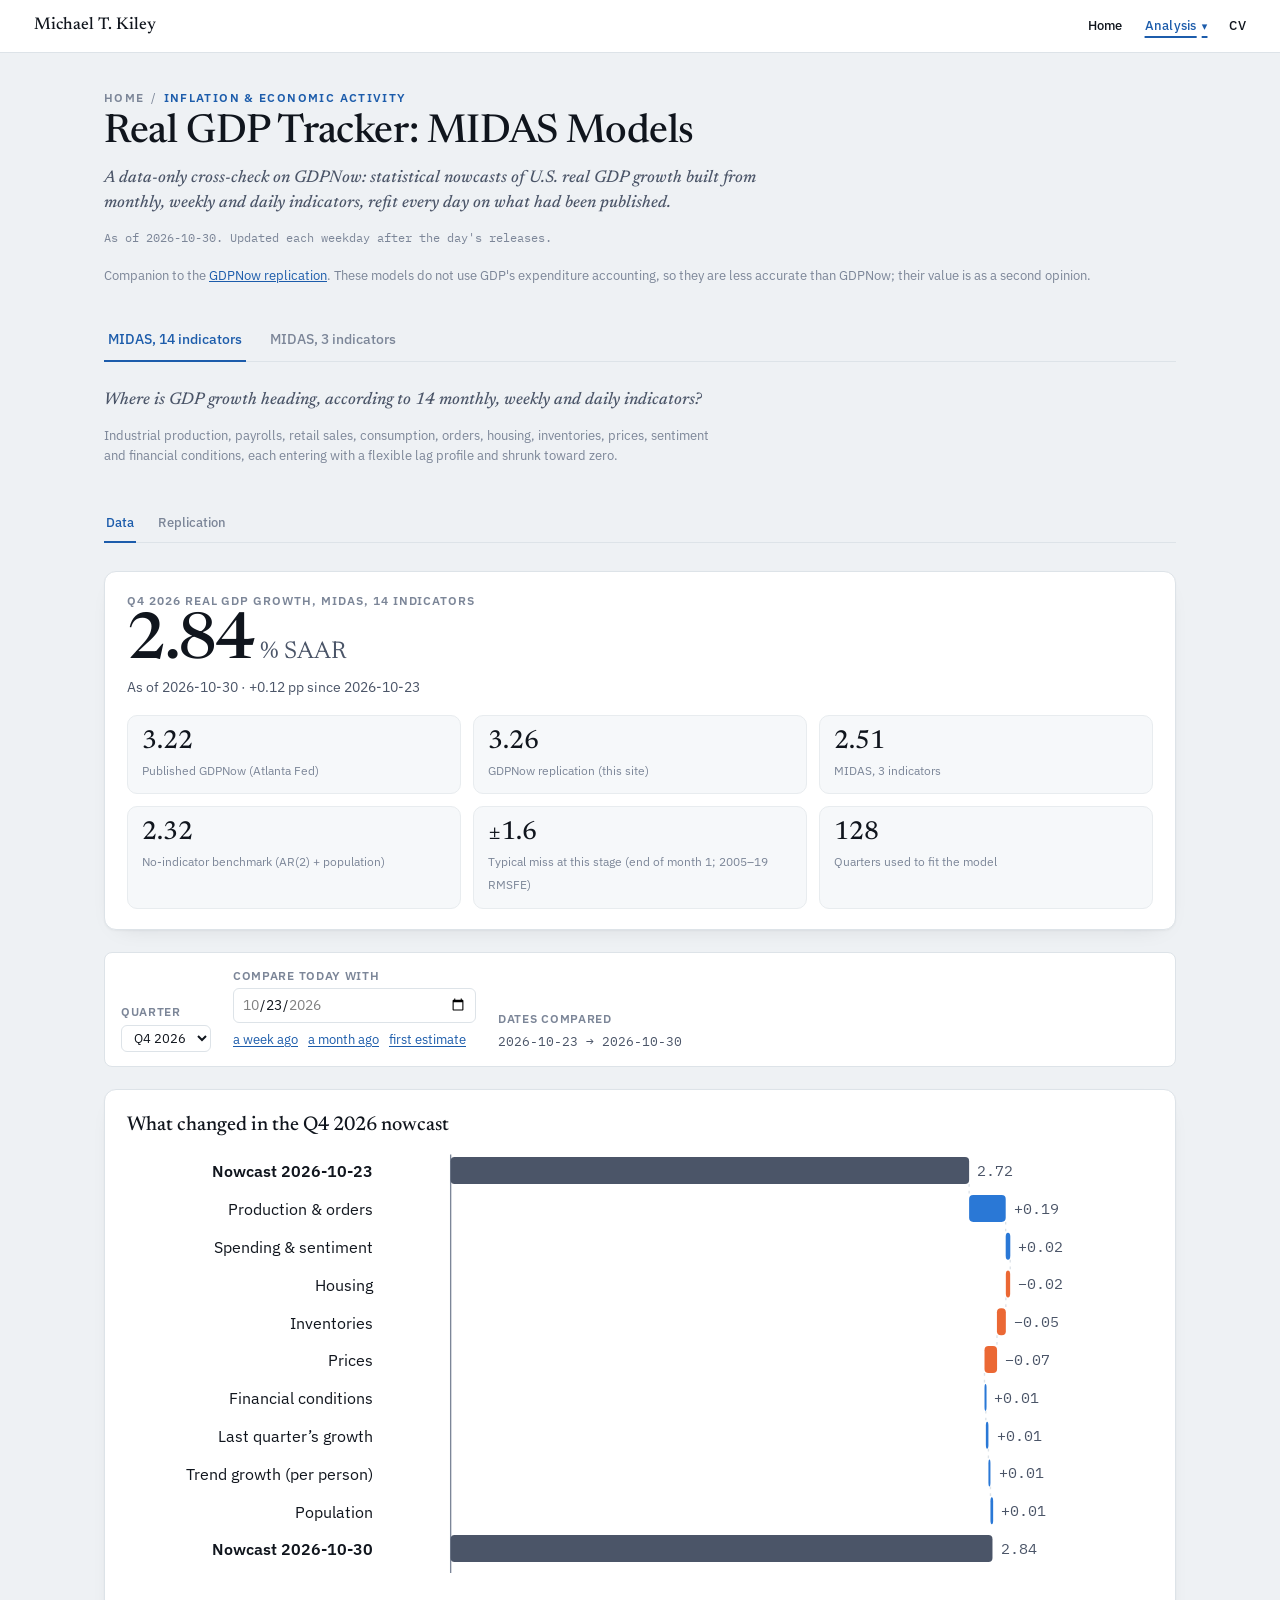
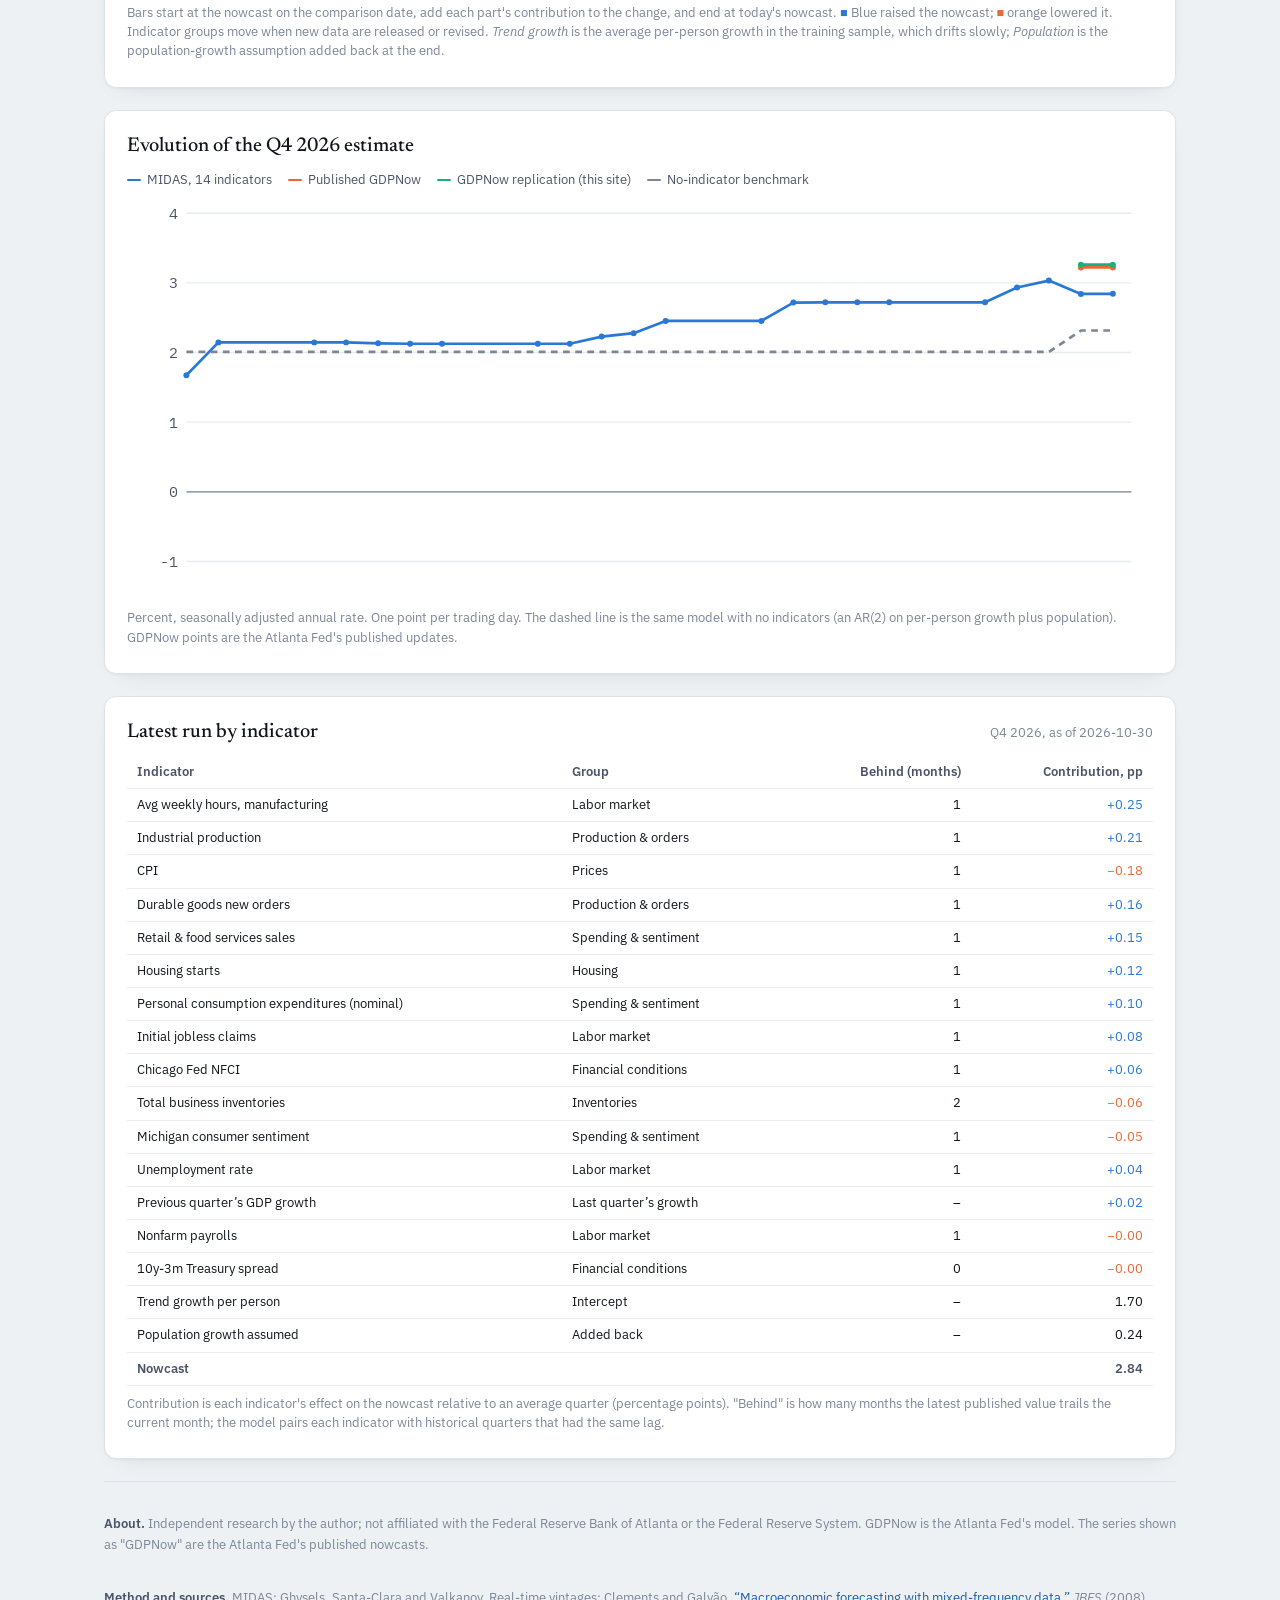
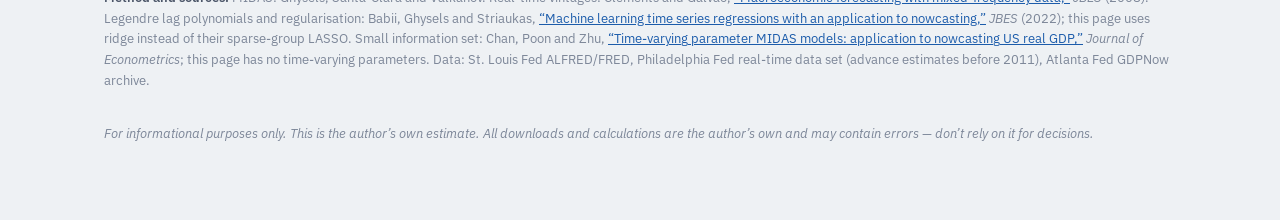
==== docs/midas.html @ 934f5e27 "MIDAS tracker page (docs/midas.html) with daily runner and workflow Two model tabs (14 and 3 indicat" ====
<!doctype html>
<html lang="en">
<head>
<meta charset="UTF-8">
<meta name="viewport" content="width=device-width, initial-scale=1.0">
<title>Real GDP Tracker: MIDAS — Michael T. Kiley</title>
<meta name="description" content="Daily MIDAS nowcasts of U.S. real GDP growth from monthly, weekly and daily indicators, refit in real time, with a comparison to GDPNow.">
<meta property="og:type" content="website">
<meta property="og:site_name" content="Michael T. Kiley">
<meta property="og:title" content="Real GDP Tracker: MIDAS">
<meta property="og:description" content="Daily MIDAS nowcasts of U.S. real GDP growth, refit in real time, compared with GDPNow.">
<meta property="og:url" content="https://michaeltkiley.github.io/gdpnow-replication/midas.html">
<link rel="preconnect" href="https://fonts.googleapis.com">
<link rel="preconnect" href="https://fonts.gstatic.com" crossorigin>
<link href="https://fonts.googleapis.com/css2?family=Newsreader:ital,opsz,wght@0,6..72,400;0,6..72,500;0,6..72,600;1,6..72,500&family=IBM+Plex+Sans:wght@400;500;600&family=IBM+Plex+Mono:wght@400;500;600&display=swap" rel="stylesheet">
<style>

  :root {
    --surface-page: #eef1f4; --surface-card: #ffffff; --surface-tile: #f6f8fa;
    --rule: #dde3e8; --rule-soft: #e8ecef;
    --ink: #10151d; --ink-secondary: #4b5568; --ink-muted: #7c8698; --accent-text: #1c5cab;
    --bad: #b3261e;
    --series-rep: #2a78d6; --series-gdpnow: #eb6834;
    /* contribution groups, fixed order (validated: scripts/validate_palette.js, light and dark) */
    --g1: #2a78d6; --g2: #eb6834; --g3: #6250d6; --g4: #1baf7a; --g5: #eda100; --g6: #e87ba4;
    --shadow: 0 1px 2px rgba(16, 21, 29, 0.04), 0 8px 24px -16px rgba(16, 21, 29, 0.18);
  }
  @media (prefers-color-scheme: dark) {
    :root:not([data-theme="light"]) {
      --surface-page: #12161c; --surface-card: #191f27; --surface-tile: #1f2630;
      --rule: #2a323d; --rule-soft: #212933;
      --ink: #f2f4f7; --ink-secondary: #b7c0cc; --ink-muted: #7c8798; --accent-text: #74aeef;
      --bad: #f2b8b5;
      --series-rep: #3987e5; --series-gdpnow: #d95926;
      --g1: #3987e5; --g2: #d95926; --g3: #9085e9; --g4: #199e70; --g5: #c98500; --g6: #d55181;
      --shadow: 0 1px 2px rgba(0, 0, 0, 0.3), 0 8px 24px -16px rgba(0, 0, 0, 0.55);
    }
  }
  :root[data-theme="dark"] {
    --surface-page: #12161c; --surface-card: #191f27; --surface-tile: #1f2630;
    --rule: #2a323d; --rule-soft: #212933;
    --ink: #f2f4f7; --ink-secondary: #b7c0cc; --ink-muted: #7c8798; --accent-text: #74aeef;
    --bad: #f2b8b5;
    --series-rep: #3987e5; --series-gdpnow: #d95926;
    --g1: #3987e5; --g2: #d95926; --g3: #9085e9; --g4: #199e70; --g5: #c98500; --g6: #d55181;
    --shadow: 0 1px 2px rgba(0, 0, 0, 0.3), 0 8px 24px -16px rgba(0, 0, 0, 0.55);
  }
  * { box-sizing: border-box; }
  body { margin: 0; background: var(--surface-page); color: var(--ink); font: 15px/1.55 "IBM Plex Sans", -apple-system, BlinkMacSystemFont, "Segoe UI", sans-serif; }
  a { color: var(--accent-text); }
  .page { max-width: 1120px; margin: 0 auto; padding: 36px 24px 64px; display: flex; flex-direction: column; gap: 22px; }

  /* ---- shared site nav (same on every page of the site) ---- */
  .site-nav{border-bottom:1px solid var(--rule);background:var(--surface-card);position:relative;z-index:50}
  .site-nav-inner{max-width:1260px;margin:0 auto;padding:10px 24px;display:flex;align-items:center;justify-content:space-between;gap:4px 16px;flex-wrap:wrap}
  .site-nav .wordmark{font-family:"Newsreader",Georgia,serif;font-weight:500;font-size:17px;color:var(--ink);text-decoration:none}
  .site-nav nav{display:flex;align-items:center;gap:0 22px}
  .site-nav nav>a,.site-nav .nav-dd-btn{display:inline-block;padding:6px 0;margin:0;border:0;background:none;cursor:pointer;font-family:"IBM Plex Sans",system-ui,sans-serif;font-size:13px;font-weight:500;line-height:1.5;letter-spacing:.02em;color:var(--ink2);text-decoration:none}
  .site-nav nav>a:hover,.site-nav .nav-dd-btn:hover,.site-nav .nav-dd.open .nav-dd-btn{color:var(--accent-text)}
  .site-nav nav>a.active,.site-nav .nav-dd-btn.active{color:var(--accent-text);text-decoration:underline;text-decoration-thickness:1.5px;text-underline-offset:6px}
  .site-nav nav>a:focus-visible,.site-nav .nav-dd-btn:focus-visible,.site-nav .wordmark:focus-visible{outline:2px solid var(--accent-text);outline-offset:3px;border-radius:2px}
  .site-nav .nav-dd{position:relative}
  .site-nav .nav-dd-btn::after{content:"\25BE";margin-left:5px;font-size:11px}
  .site-nav .nav-dd.open .nav-dd-btn::after{content:"\25B4"}
  .site-nav .nav-dd-menu{position:absolute;top:calc(100% + 8px);right:-12px;width:310px;max-width:calc(100vw - 32px);max-height:calc(100vh - 80px);overflow-y:auto;padding:4px 0 8px;background:var(--surface-card);border:1px solid var(--rule);border-radius:6px;box-shadow:0 10px 28px -14px rgba(16,21,29,.35)}
  .site-nav .nav-dd-menu[hidden]{display:none}
  .site-nav .nav-dd-head{padding:10px 16px 3px;font-family:"IBM Plex Sans",system-ui,sans-serif;font-size:10.5px;font-weight:600;line-height:1.4;letter-spacing:.1em;text-transform:uppercase;color:var(--ink-muted)}
  .site-nav .nav-dd-menu ul{list-style:none;margin:0;padding:0}
  .site-nav .nav-dd-menu li{margin:0;padding:0}
  .site-nav .nav-dd-menu a{display:block;padding:6px 16px;font-family:"IBM Plex Sans",system-ui,sans-serif;font-size:13px;font-weight:400;line-height:1.45;letter-spacing:0;color:var(--ink);text-decoration:none}
  .site-nav .nav-dd-menu a:hover,.site-nav .nav-dd-menu a:focus-visible{background:var(--surface-page);color:var(--accent-text);outline:none}
  .site-nav .nav-dd-menu a:focus-visible{box-shadow:inset 0 0 0 2px var(--accent-text)}
  .site-nav .nav-dd-menu a[aria-current="page"]{color:var(--accent-text);font-weight:600;box-shadow:inset 3px 0 0 var(--accent-text)}
  .site-nav .nav-dd-menu a[aria-current="page"]:focus-visible{box-shadow:inset 0 0 0 2px var(--accent-text)}
  @media (max-width:640px){
    .site-nav-inner{padding:8px 16px}
    .site-nav nav{gap:0 18px}
    .site-nav .nav-dd{position:static}
    .site-nav .nav-dd-menu{top:100%;left:8px;right:8px;width:auto;max-width:none}
  }
  .eyebrow .crumb{color:var(--ink-muted);text-decoration:none}
  .eyebrow .crumb:hover,.eyebrow .crumb:focus-visible{color:var(--accent-text);text-decoration:underline}
  .eyebrow .crumb-sep{margin:0 .55em;color:var(--ink-muted);font-weight:400}

  .masthead { display: flex; flex-direction: column; gap: 6px; }
  .eyebrow { margin: 0; font-size: 11.5px; font-weight: 600; letter-spacing: 0.12em; text-transform: uppercase; color: var(--accent-text); }
  h1 { margin: 0; font-family: "Newsreader", Georgia, serif; font-weight: 500; font-size: clamp(28px, 4vw, 40px); line-height: 1.08; letter-spacing: -0.01em; text-wrap: balance; }
  .subtitle { margin: 4px 0 0; max-width: 70ch; font-family: "Newsreader", Georgia, serif; font-style: italic; font-weight: 500; font-size: 17px; line-height: 1.5; color: var(--ink-secondary); }
  .asof { margin: 6px 0 0; font-family: "IBM Plex Mono", ui-monospace, monospace; font-size: 12px; color: var(--ink-muted); }
  .banner { border-radius: 8px; padding: 8px 14px; border: 1px solid var(--rule); background: var(--surface-card); font-size: 13px; color: var(--ink-secondary); }
  .banner.fail { border-color: var(--bad); color: var(--bad); }

  .card { background: var(--surface-card); border: 1px solid var(--rule); border-radius: 12px; padding: 20px 22px; box-shadow: var(--shadow); min-width: 0; }
  .card h2 { margin: 0; font-family: "Newsreader", Georgia, serif; font-weight: 500; font-size: 20px; }
  .card h3 { margin: 18px 0 6px; font-size: 14px; font-weight: 600; }
  .head { display: flex; align-items: baseline; justify-content: space-between; flex-wrap: wrap; gap: 8px 20px; margin-bottom: 8px; }
  .caption { font-size: 12.5px; color: var(--ink-muted); }
  .sub { color: var(--ink-muted); font-size: 12.5px; margin: 6px 0; }

  .top { display: block; }
  .headline .lead { margin: 0; font-size: 12px; font-weight: 600; letter-spacing: 0.08em; text-transform: uppercase; color: var(--ink-muted); }
  .headline .big { font-family: "Newsreader", Georgia, serif; font-weight: 500; font-size: clamp(44px, 7vw, 64px); line-height: 1.05; letter-spacing: -0.02em; }
  .headline .big small { font-size: 0.38em; font-weight: 400; letter-spacing: 0; color: var(--ink-secondary); margin-left: 6px; }
  .headline .when { font-size: 14px; color: var(--ink-secondary); margin-bottom: 8px; }
  .lede { margin: 6px 0 0; max-width: 62ch; color: var(--ink-secondary); }
  .tiles { display: grid; grid-template-columns: repeat(3, minmax(0, 1fr)); gap: 12px; margin-top: 16px; }
  .tile { background: var(--surface-tile); border: 1px solid var(--rule-soft); border-radius: 10px; padding: 12px 14px; min-width: 0; }
  .tile b { display: block; font-family: "Newsreader", Georgia, serif; font-weight: 500; font-size: 26px; line-height: 1.15; }
  .tile span { color: var(--ink-muted); font-size: 12px; }
  .about p { margin: 6px 0; color: var(--ink-secondary); font-size: 13.5px; }
  .about ul { margin: 8px 0 0; padding-left: 18px; font-size: 13.5px; }
  .about li { margin: 3px 0; }
  .btn { display: inline-block; margin-top: 8px; padding: 7px 12px; border: 1px solid var(--accent-text); border-radius: 8px; font-weight: 500; font-size: 13px; text-decoration: none; }
  .btn:hover { background: var(--surface-tile); }

  select { font: inherit; font-size: 13px; padding: 3px 8px; background: var(--surface-card); color: var(--ink); border: 1px solid var(--rule); border-radius: 6px; }
  .legend { display: flex; flex-wrap: wrap; gap: 8px 16px; font-size: 12.5px; color: var(--ink-secondary); margin: 4px 0 8px; }
  .legend .item { display: inline-flex; align-items: center; gap: 6px; }
  .legend .sw { width: 12px; height: 12px; border-radius: 3px; display: inline-block; }
  .legend .ln { width: 14px; height: 2px; border-radius: 1px; display: inline-block; }
  .legend .ring { width: 10px; height: 10px; border-radius: 50%; border: 2px solid var(--ink-muted); display: inline-block; }
  svg.chart { width: 100%; height: auto; display: block; overflow: visible; }
  svg.chart text { fill: var(--ink-secondary); font-size: 11px; font-family: "IBM Plex Mono", ui-monospace, monospace; }
  svg.chart .lbl { fill: var(--ink); font-family: "IBM Plex Sans", sans-serif; font-size: 12px; }
  svg.chart .grid { stroke: var(--rule-soft); stroke-width: 1; }
  svg.chart .axis { stroke: var(--ink-muted); stroke-width: 1; }
  .tablewrap { overflow-x: auto; margin: 8px 0; }
  table { border-collapse: collapse; width: 100%; font-size: 13px; }
  th, td { padding: 6px 10px; border-bottom: 1px solid var(--rule-soft); text-align: left; }
  th { white-space: nowrap; font-weight: 600; color: var(--ink-secondary); }
  td.num, th.num { text-align: right; font-variant-numeric: tabular-nums; }
  details { margin: 8px 0; } summary { cursor: pointer; color: var(--accent-text); font-size: 13px; }
  .pos { color: var(--series-rep); } .neg { color: var(--series-gdpnow); }
  #tip { position: fixed; pointer-events: none; background: var(--surface-card); color: var(--ink); border: 1px solid var(--rule); border-radius: 6px; padding: 5px 9px; font-size: 12px; display: none; z-index: 9; box-shadow: var(--shadow); line-height: 1.45; }
  .methodology { display: flex; flex-direction: column; gap: 8px; padding: 18px 0 0; border-top: 1px solid var(--rule); font-size: 12.5px; line-height: 1.65; color: var(--ink-muted); }
  .methodology .disclaimer { font-style: italic; }
  .methodology b { color: var(--ink-secondary); font-weight: 600; }
  body.embed .site-nav, body.embed .masthead, body.embed .methodology { display: none; }
  body.embed .page { padding: 8px; }
  @media (max-width: 860px) { .top { grid-template-columns: 1fr; } }
  @media (max-width: 560px) { .tiles { grid-template-columns: 1fr 1fr; } .page { padding: 24px 16px 48px; } }
  .tabs{display:flex;flex-wrap:wrap;gap:0 20px;border-bottom:1px solid var(--rule)}
  .tabs button{appearance:none;border:0;background:none;cursor:pointer;font:inherit;font-size:14px;font-weight:500;color:var(--ink-muted);padding:10px 4px 9px;border-bottom:2px solid transparent;margin-bottom:-1px}
  .tabs button:hover{color:var(--ink-secondary)}
  .tabs button[aria-selected="true"]{color:var(--accent-text);border-bottom-color:var(--accent-text)}
  .tabs.sub button{font-size:13px;padding:8px 2px 7px}
  .panel{display:flex;flex-direction:column;gap:22px}
  .panel[hidden]{display:none}
  .controls{display:flex;flex-wrap:wrap;gap:14px 22px;align-items:end;padding:14px 16px;background:var(--surface-card);border:1px solid var(--rule);border-radius:8px}
  .ctl{display:flex;flex-direction:column;gap:4px}
  .ctl .l,.ctl label.l{font-size:.72rem;letter-spacing:.06em;text-transform:uppercase;color:var(--ink-muted);font-weight:600}
  input[type=date]{font:inherit;font-size:.9rem;padding:4px 8px;border:1px solid var(--rule);border-radius:6px;background:var(--surface-card);color:var(--ink)}
  input:focus-visible,button:focus-visible,select:focus-visible{outline:2px solid var(--accent-text);outline-offset:2px}
  .linkbtn{font:inherit;font-size:.8rem;border:0;background:none;color:var(--accent-text);padding:2px 10px 2px 0;cursor:pointer;text-decoration:underline;text-underline-offset:2px}
  .stamp{font-family:"IBM Plex Mono",ui-monospace,monospace;font-size:.8rem;color:var(--ink-secondary)}
  .headline .tiles{grid-template-columns:repeat(3,minmax(0,1fr))}
  .about li{font-size:13.5px;color:var(--ink-secondary)}
  .card h3 .caption{font-weight:400}
  @media (max-width:560px){.headline .tiles{grid-template-columns:1fr 1fr}}
</style>
</head>
<body>
<div class="site-nav">
  <div class="site-nav-inner">
    <a class="wordmark" href="https://michaeltkiley.github.io/">Michael T. Kiley</a>
    <nav aria-label="Site">
      <a href="https://michaeltkiley.github.io/">Home</a>
      <div class="nav-dd">
        <button type="button" class="nav-dd-btn active" aria-expanded="false" aria-haspopup="true" aria-controls="nav-analysis-menu">Analysis</button>
        <div class="nav-dd-menu" id="nav-analysis-menu" aria-label="Analysis" hidden>
          <div role="group" aria-labelledby="nav-grp-1">
            <div class="nav-dd-head" id="nav-grp-1">Monetary Policy &amp; Financial Markets</div>
            <ul>
              <li><a href="https://michaeltkiley.github.io/monetary_policy_surprises/">Monetary Policy Expectations</a></li>
              <li><a href="https://michaeltkiley.github.io/fcig/">Financial Conditions</a></li>
              <li><a href="https://michaeltkiley.github.io/termprem/">Yield Curve Tracker</a></li>
            </ul>
          </div>
          <div role="group" aria-labelledby="nav-grp-2">
            <div class="nav-dd-head" id="nav-grp-2">Inflation &amp; Economic Activity</div>
            <ul>
              <li><a href="https://michaeltkiley.github.io/inflation_forecast/">Inflation Forecast</a></li>
              <li><a href="https://michaeltkiley.github.io/gdpnow-replication/">Real GDP Tracker</a></li>
              <li><a href="https://michaeltkiley.github.io/gdpnow-replication/midas.html" aria-current="page">Real GDP Tracker: MIDAS</a></li>
              <li><a href="https://michaeltkiley.github.io/gdpnow-replication/midas.html">Real GDP Tracker: MIDAS</a></li>
            </ul>
          </div>
          <div role="group" aria-labelledby="nav-grp-3">
            <div class="nav-dd-head" id="nav-grp-3">Longer-Run Conditions &amp; Risks</div>
            <ul>
              <li><a href="https://michaeltkiley.github.io/equilibrium_rate/">Equilibrium Real Interest Rate (r*)</a></li>
              <li><a href="https://michaeltkiley.github.io/resource_utilization/">Resource Utilization and Risk</a></li>
            </ul>
          </div>
        </div>
      </div>
      <a href="https://michaeltkiley.github.io/cv.html">CV</a>
    </nav>
  </div>
</div>

<div class="page">
  <header class="masthead">
    <p class="eyebrow"><a class="crumb" href="https://michaeltkiley.github.io/">Home</a><span class="crumb-sep" aria-hidden="true">/</span>Inflation &amp; Economic Activity</p>
    <h1>Real GDP Tracker: MIDAS Models</h1>
    <p class="subtitle">A data-only cross-check on GDPNow: statistical nowcasts of U.S. real GDP growth built from monthly, weekly and daily indicators, refit every day on what had been published.</p>
    <p class="asof" id="asof">Loading…</p>
    <p class="caption">Companion to the <a href="./">GDPNow replication</a>. These models do not use GDP's expenditure accounting, so they are less accurate than GDPNow; their value is as a second opinion.</p>
  </header>
  <div id="banner" class="banner" style="display:none"></div>

  <nav class="tabs" id="top" role="tablist" aria-label="Model">
    <button type="button" role="tab" data-top="full" aria-selected="true">MIDAS, 14 indicators</button>
    <button type="button" role="tab" data-top="trio" aria-selected="false">MIDAS, 3 indicators</button>
  </nav>

  <section class="panel" id="panel">
    <div>
      <p class="subtitle" id="msub"></p>
      <p class="caption" id="mcite" style="max-width:76ch"></p>
    </div>
    <nav class="tabs sub" role="tablist" aria-label="Sections">
      <button type="button" role="tab" data-sub="data" aria-selected="true">Data</button>
      <button type="button" role="tab" data-sub="replication" aria-selected="false">Replication</button>
    </nav>

    <div class="panel" id="p-data">
      <div class="card headline" id="headline"></div>
      <div class="controls">
        <label class="ctl"><span class="l">Quarter</span><select id="qsel"></select></label>
        <div class="ctl"><label class="l" for="since">Compare today with</label><input type="date" id="since">
          <span class="quick"><button type="button" class="linkbtn" data-q="week">a week ago</button><button type="button" class="linkbtn" data-q="month">a month ago</button><button type="button" class="linkbtn" data-q="first">first estimate</button></span></div>
        <div class="ctl" style="min-width:0"><span class="l">Dates compared</span><div class="stamp" id="stamp"></div></div>
      </div>
      <section class="card">
        <div class="head"><h2 id="wfTitle">What changed</h2></div>
        <div id="wf"></div>
        <p class="sub">Bars start at the nowcast on the comparison date, add each part's contribution to the change, and end at today's nowcast. <span class="pos">■</span> Blue raised the nowcast; <span class="neg">■</span> orange lowered it. Indicator groups move when new data are released or revised. <i>Trend growth</i> is the average per-person growth in the training sample, which drifts slowly; <i>Population</i> is the population-growth assumption added back at the end.</p>
      </section>
      <section class="card">
        <div class="head"><h2 id="evoTitle">Evolution of the estimate</h2></div>
        <div class="legend" id="evoLegend"></div>
        <svg id="evo" class="chart" viewBox="0 0 760 300" role="img" aria-label="Nowcast over time"></svg>
        <p class="sub">Percent, seasonally adjusted annual rate. One point per trading day. The dashed line is the same model with no indicators (an AR(2) on per-person growth plus population). GDPNow points are the Atlanta Fed's published updates.</p>
      </section>
      <section class="card">
        <div class="head"><h2>Latest run by indicator</h2><span class="caption" id="tabCap"></span></div>
        <div class="tablewrap"><table id="indtab"></table></div>
        <p class="sub">Contribution is each indicator's effect on the nowcast relative to an average quarter (percentage points). "Behind" is how many months the latest published value trails the current month; the model pairs each indicator with historical quarters that had the same lag.</p>
      </section>
    </div>

    <div class="panel" id="p-rep" hidden>
      <section class="card about">
        <h2>How it works</h2>
        <p>The model is a <b>real-time ridge MIDAS regression</b> (mixed-data sampling): quarterly GDP growth is regressed directly on the last six months of each monthly indicator, with weekly and daily series averaged to months. Each indicator's six lags are compressed into three numbers (level, slope, curvature) by a Legendre polynomial, which is a flexible way of letting recent months count more or less. A ridge penalty, chosen by leave-one-out cross-validation, keeps the many coefficients in check.</p>
        <ul>
          <li><b>Real time.</b> Every day the model is refit on the data vintage published that day (St. Louis Fed's ALFRED), so the ragged edge is what was actually available. Each past quarter is compared at the same point in its quarter, with the same publication lags as today.</li>
          <li><b>Per person.</b> The model forecasts GDP growth <i>minus population growth</i> and adds a population assumption (the last four quarters' growth) back. This stops the average growth rate it learns from carrying a demographic trend that has since faded.</li>
          <li><b>Target.</b> BEA's advance estimate of real GDP growth. Training uses 1992Q3 onward and leaves out 2020 and 2021.</li>
          <li><b>Two versions.</b> The 14-indicator model uses the series below; the 3-indicator model uses only industrial production, the Chicago Fed financial conditions index and the 10-year minus 3-month spread, the information set of Chan's MIDAS tutorial.</li>
        </ul>
      </section>
      <section class="card">
        <div class="head"><h2>Indicators</h2></div>
        <div class="tablewrap"><table id="predtab"></table></div>
        <p class="sub">The goods and services trade balance was tested and dropped: before COVID it carried the largest weight, but its extreme swings in 2022 and 2025 produced the worst misses.</p>
      </section>
      <section class="card">
        <div class="head"><h2>How accurate has it been?</h2></div>
        <p class="sub" style="margin-top:0">Root mean squared forecast error against BEA's advance estimate, percentage points of annualised growth. Each quarter is scored at four dates: the end of each month of the quarter and the 15th of the month after (before the advance release).</p>
        <div id="acc"></div>
      </section>
      <section class="card">
        <div class="head"><h2>End-of-quarter nowcasts against outcomes</h2></div>
        <div class="legend" id="trkLegend"></div>
        <svg id="trk" class="chart" viewBox="0 0 760 300" role="img" aria-label="End of quarter nowcasts against the advance estimate"></svg>
        <p class="sub">Nowcast at the end of the quarter's third month. Values beyond the axis (the 2020 pandemic quarters) are pinned to the edge; hover for the actual numbers.</p>
        <details><summary>Last eight quarters</summary><div class="tablewrap"><table id="lastq"></table></div></details>
      </section>
      <section class="card" id="blendcard">
        <div class="head"><h2>Does it add anything to GDPNow?</h2></div>
        <div id="blend"></div>
      </section>
      <section class="card">
        <div class="head"><h2>How the specification was chosen</h2></div>
        <div class="tablewrap"><table id="path"></table></div>
        <p class="sub">Each step was chosen after seeing the previous step's errors, so the results here are not a clean out-of-sample test of the final specification. Full write-up, code and every variant: <a href="https://github.com/michaeltkiley/gdpnow-replication/blob/main/MIDAS.md">MIDAS.md</a>.</p>
      </section>
      <section class="card about">
        <h2>Data timing and limits</h2>
        <ul>
          <li>Indicator history is read from the vintage published that day (revised); only the newest observations are first releases. Weekly jobless claims before 2009 and the Chicago Fed index before 2011 have no archived vintages, so current data cut at the forecast date are used.</li>
          <li>The October 2025 unemployment rate and CPI were never published (government shutdown) and are interpolated.</li>
          <li>Not used: surveys such as ISM, real consumption detail, construction, trade detail. They are part of what GDPNow has and this model lacks.</li>
          <li>The daily tracker runs the same algorithm as the evaluation, but accuracy was measured only at the four dates per quarter above.</li>
        </ul>
      </section>
    </div>
  </section>

  <footer class="methodology">
    <p><b>About.</b> Independent research by the author; not affiliated with the Federal Reserve Bank of Atlanta or the Federal Reserve System. GDPNow is the Atlanta Fed's model. The series shown as "GDPNow" are the Atlanta Fed's published nowcasts.</p>
    <p><b>Method and sources.</b> MIDAS: Ghysels, Santa-Clara and Valkanov. Real-time vintages: Clements and Galv&atilde;o, <a href="https://econpapers.repec.org/RePEc:bes:jnlbes:v:26:y:2008:p:546-554">&ldquo;Macroeconomic forecasting with mixed-frequency data,&rdquo;</a> <i>JBES</i> (2008). Legendre lag polynomials and regularisation: Babii, Ghysels and Striaukas, <a href="https://arxiv.org/pdf/2005.14057">&ldquo;Machine learning time series regressions with an application to nowcasting,&rdquo;</a> <i>JBES</i> (2022); this page uses ridge instead of their sparse-group LASSO. Small information set: Chan, Poon and Zhu, <a href="https://doi.org/10.1016/j.jeconom.2025.106090">&ldquo;Time-varying parameter MIDAS models: application to nowcasting US real GDP,&rdquo;</a> <i>Journal of Econometrics</i>; this page has no time-varying parameters. Data: St. Louis Fed ALFRED/FRED, Philadelphia Fed real-time data set (advance estimates before 2011), Atlanta Fed GDPNow archive.</p>
    <p class="disclaimer">For informational purposes only. This is the author&rsquo;s own estimate. All downloads and calculations are the author&rsquo;s own and may contain errors &mdash; don&rsquo;t rely on it for decisions.</p>
  </footer>
</div>
<div id="tip"></div>

<script>
const $ = id => document.getElementById(id);
const fm = (v, d = 2) => v == null || isNaN(v) ? '–' : (+v).toFixed(d);
const sg = (v, d = 2) => v == null ? '–' : (v >= 0 ? '+' : '−') + Math.abs(v).toFixed(d);
const qlab = q => 'Q' + q.slice(5) + ' ' + q.slice(0, 4);
const MODEL = { full: { name: 'MIDAS, 14 indicators', c: 'c', ym: 'ym_full' }, trio: { name: 'MIDAS, 3 indicators', c: 'ct', ym: 'ym_trio' } };
const GL = { labor: 'Labor market', production: 'Production & orders', spending: 'Spending & sentiment', housing: 'Housing', trade: 'Trade', inventories: 'Inventories', prices: 'Prices', financial: 'Financial conditions', 'GDP lag': 'Last quarter’s growth', trend: 'Trend growth (per person)', pop: 'Population' };
const HLAB = ['End of month 1', 'End of month 2', 'End of month 3', '15th of month after'];
const COL = { model: 'var(--series-rep)', gn: 'var(--series-gdpnow)', repl: 'var(--g4)', ar: 'var(--ink-muted)', act: 'var(--ink)' };
let S, D, dates, st = { m: 'full', sub: 'data', q: null, since: null };
const tip = $('tip');
function showTip(e, h) { tip.innerHTML = h; tip.style.display = 'block'; const w = tip.offsetWidth; tip.style.left = Math.min(e.clientX + 14, innerWidth - w - 8) + 'px'; tip.style.top = (e.clientY + 14) + 'px'; }
function hideTip() { tip.style.display = 'none'; }
const gid = Object.fromEntries((window.__P = []).concat([]));

function recFor(date, q) { return (D[date] || []).find(r => r.q === q); }
function datesOf(q) { return dates.filter(d => recFor(d, q)); }
function stage(date, q) { const m1 = (+q.slice(5) - 1) * 3, m = new Date(date).getUTCMonth(); return Math.max(0, Math.min(3, m - m1 - (new Date(date).getUTCFullYear() - +q.slice(0, 4)) * 12)); }
function groupOf(id) { if (id === 'gdp_lag') return 'GDP lag'; const p = S.predictors.find(x => x.id === id); return p ? p.group : id; }
function decomp(rec, m) {
  const M = MODEL[m], o = {};
  for (const [id, v] of Object.entries(rec[M.c] || {})) { const g = groupOf(id); o[g] = (o[g] || 0) + v; }
  o.trend = rec[M.ym]; o.pop = rec.pop; return o;
}
function actualOf(q) { const r = S.track.find(t => t.qp === q.replace('Q', 'Q') && t.actual != null); return r ? r.actual : null; }
const toX = d => Date.parse(d);

/* ---------------- generic line chart ---------------- */
function lineChart(el, series, o) {
  const W = 760, H = 300, L = 44, R = 16, T = 12, B = 30, w = W - L - R, h = H - T - B;
  const all = series.flatMap(s => s.pts.map(p => p[1])).concat((o.hl || []).map(x => x.y));
  let y0 = o.ymin ?? Math.floor(Math.min(...all, 0) - 0.3), y1 = o.ymax ?? Math.ceil(Math.max(...all) + 0.3);
  const X = x => L + (x - o.x0) / (o.x1 - o.x0 || 1) * w, Y = y => T + (y1 - y) / (y1 - y0) * h;
  let s = '';
  const step = (y1 - y0) > 12 ? 4 : (y1 - y0) > 6 ? 2 : 1;
  for (let v = Math.ceil(y0 / step) * step; v <= y1; v += step) s += `<line class="grid" x1="${L}" x2="${W - R}" y1="${Y(v)}" y2="${Y(v)}"/><text x="${L - 6}" y="${Y(v) + 4}" text-anchor="end">${v}</text>`;
  if (y0 < 0 && y1 > 0) s += `<line class="axis" x1="${L}" x2="${W - R}" y1="${Y(0)}" y2="${Y(0)}"/>`;
  for (const [x, lab] of o.ticks) s += `<line class="grid" x1="${X(x)}" x2="${X(x)}" y1="${T}" y2="${T + h}"/><text x="${X(x)}" y="${H - 8}" text-anchor="middle">${lab}</text>`;
  for (const hl of (o.hl || [])) s += `<line x1="${L}" x2="${W - R}" y1="${Y(hl.y)}" y2="${Y(hl.y)}" stroke="${hl.color}" stroke-width="1.5" stroke-dasharray="6 4"/><text x="${W - R}" y="${Y(hl.y) - 5}" text-anchor="end" style="fill:${hl.color}">${hl.label}</text>`;
  for (const se of series) {
    const pts = se.pts.filter(p => p[1] != null);
    if (!pts.length) continue;
    if (se.line !== false) s += `<polyline fill="none" stroke="${se.color}" stroke-width="2" ${se.dash ? 'stroke-dasharray="5 4"' : ''} stroke-linejoin="round" points="${pts.map(p => X(p[0]).toFixed(1) + ',' + Y(Math.max(y0, Math.min(y1, p[1]))).toFixed(1)).join(' ')}"/>`;
    if (se.dots !== false) for (const p of pts) s += `<circle cx="${X(p[0]).toFixed(1)}" cy="${Y(Math.max(y0, Math.min(y1, p[1]))).toFixed(1)}" r="${se.r || 3}" fill="${se.color}" data-t="${se.name}: ${p[2] ?? ''} <b>${fm(p[1])}</b>"/>`;
  }
  el.innerHTML = s;
  el.onpointermove = e => { const t = e.target.getAttribute && e.target.getAttribute('data-t'); if (t) showTip(e, t); else hideTip(); };
  el.onpointerleave = hideTip;
}
function monthTicks(a, b) { const t = []; const d = new Date(a); d.setUTCDate(1); d.setUTCMonth(d.getUTCMonth() + 1); while (+d <= b) { t.push([+d, d.toLocaleString('en', { month: 'short', timeZone: 'UTC' })]); d.setUTCMonth(d.getUTCMonth() + 1); } return t; }
function legend(el, items) { el.innerHTML = items.map(i => `<span class="item"><i class="ln" style="background:${i[1]};${i[2] ? 'height:0;border-top:2px dashed ' + i[1] : ''}"></i>${i[0]}</span>`).join(''); }

/* ---------------- waterfall ---------------- */
function waterfall(el, a, b, da, db) {
  const keys = Object.keys(GL).filter(k => (a[k] != null || b[k] != null));
  const items = keys.map(k => ({ k, v: (b[k] || 0) - (a[k] || 0) })).filter(x => Math.abs(x.v) >= 0.005);
  const startV = Object.values(a).reduce((s, v) => s + (v || 0), 0), endV = Object.values(b).reduce((s, v) => s + (v || 0), 0);
  const rows = [{ lab: `Nowcast ${da}`, from: 0, to: startV, tot: true }];
  let run = startV;
  for (const it of items) { rows.push({ lab: GL[it.k], from: run, to: run + it.v, v: it.v }); run += it.v; }
  rows.push({ lab: `Nowcast ${db}`, from: 0, to: endV, tot: true });
  const W = 760, LW = 190, RH = 28, H = rows.length * RH + 24, vals = rows.flatMap(r => [r.from, r.to]).concat([0]);
  const lo = Math.min(...vals), hi = Math.max(...vals), pad = (hi - lo || 1) * 0.12, x0 = lo - pad, x1 = hi + pad;
  const X = v => LW + (v - x0) / (x1 - x0) * (W - LW - 56);
  let s = `<svg class="chart" viewBox="0 0 ${W} ${H}" role="img" aria-label="Waterfall of changes in the nowcast">`;
  s += `<line class="axis" x1="${X(0)}" x2="${X(0)}" y1="4" y2="${H - 18}"/>`;
  rows.forEach((r, i) => {
    const y = 6 + i * RH, xa = Math.min(X(r.from), X(r.to)), xb = Math.max(X(r.from), X(r.to));
    const fill = r.tot ? 'var(--ink-secondary)' : (r.v >= 0 ? 'var(--series-rep)' : 'var(--series-gdpnow)');
    s += `<text class="lbl" x="${LW - 8}" y="${y + 15}" text-anchor="end" ${r.tot ? 'style="font-weight:600"' : ''}>${r.lab}</text>`;
    s += `<rect x="${xa.toFixed(1)}" y="${y}" width="${Math.max(xb - xa, 1.5).toFixed(1)}" height="${RH - 8}" rx="3" fill="${fill}"/>`;
    const lab = r.tot ? fm(r.to) : sg(r.v);
    s += `<text x="${(xb + 6).toFixed(1)}" y="${y + 14}">${lab}</text>`;
    if (i < rows.length - 1 && !rows[i + 1].tot) s += `<line stroke="var(--rule)" stroke-dasharray="2 3" x1="${X(r.to)}" x2="${X(r.to)}" y1="${y + RH - 8}" y2="${y + RH}"/>`;
  });
  el.innerHTML = s + '</svg>' + (items.length ? '' : '<p class="sub">No change in any component over this period.</p>');
}

/* ---------------- render: data tab ---------------- */
function pickSince() {
  const ds = datesOf(st.q), last = ds[ds.length - 1];
  if (!st.since || !ds.includes(st.since)) { const t = new Date(last); t.setUTCDate(t.getUTCDate() - 7); st.since = [...ds].reverse().find(d => d <= t.toISOString().slice(0, 10)) || ds[0]; }
}
function renderData() {
  const m = st.m, M = MODEL[m], ds = datesOf(st.q), last = ds[ds.length - 1];
  pickSince();
  const now = recFor(last, st.q), then = recFor(st.since, st.q), act = actualOf(st.q), a = stage(last, st.q);
  const rm = S.stats.pre.rmsfe[m][a], other = MODEL[m === 'full' ? 'trio' : 'full'];
  const chg = now[m] - then[m];
  $('headline').innerHTML = `<p class="lead">${qlab(st.q)} real GDP growth, ${M.name}</p>
    <div class="big">${fm(now[m])}<small>% SAAR</small></div>
    <div class="when">As of ${last}${act != null ? ` · BEA advance estimate: <b>${fm(act)}%</b>` : ''} · ${sg(chg)} pp since ${st.since}</div>
    <div class="tiles">
      <div class="tile"><b>${fm(now.gdpnow)}</b><span>Published GDPNow (Atlanta Fed)</span></div>
      <div class="tile"><b>${fm(now.repl)}</b><span>GDPNow replication (this site)</span></div>
      <div class="tile"><b>${fm(now[m === 'full' ? 'trio' : 'full'])}</b><span>${other.name}</span></div>
      <div class="tile"><b>${fm(now.ar2)}</b><span>No-indicator benchmark (AR(2) + population)</span></div>
      <div class="tile"><b>±${fm(rm, 1)}</b><span>Typical miss at this stage (${HLAB[a].toLowerCase()}; 2005–19 RMSFE)</span></div>
      <div class="tile"><b>${now.n}</b><span>Quarters used to fit the model</span></div>
    </div>`;
  $('qsel').innerHTML = [...new Set(dates.flatMap(d => D[d].map(r => r.q)))].sort().reverse().map(q => `<option value="${q}" ${q === st.q ? 'selected' : ''}>${qlab(q)}</option>`).join('');
  const si = $('since'); si.min = ds[0]; si.max = last; si.value = st.since;
  $('stamp').textContent = `${st.since} → ${last}`;
  $('wfTitle').textContent = `What changed in the ${qlab(st.q)} nowcast`;
  waterfall($('wf'), decomp(then, m), decomp(now, m), st.since, last);
  // evolution
  const pts = k => ds.map(d => [toX(d), recFor(d, st.q)[k], d]);
  const x0 = toX(ds[0]), x1 = toX(last);
  $('evoTitle').textContent = `Evolution of the ${qlab(st.q)} estimate`;
  const ser = [{ name: M.name, color: COL.model, pts: pts(m), r: 2.2 }, { name: 'GDPNow', color: COL.gn, pts: pts('gdpnow'), r: 2.2 }, { name: 'GDPNow replication', color: COL.repl, pts: pts('repl'), r: 2.2 }, { name: 'No-indicator benchmark', color: COL.ar, dash: 1, dots: false, pts: pts('ar2') }];
  lineChart($('evo'), ser, { x0, x1: x1 + (x1 - x0) * 0.02 + 1, ticks: monthTicks(x0, x1), hl: act != null ? [{ y: act, color: 'var(--ink)', label: `BEA advance ${fm(act)}` }] : [] });
  legend($('evoLegend'), [[M.name, COL.model], ['Published GDPNow', COL.gn], ['GDPNow replication (this site)', COL.repl], ['No-indicator benchmark', COL.ar, 1]]);
  // indicator table
  const cs = now[M.c], rows = Object.entries(cs).map(([id, v]) => { const p = S.predictors.find(x => x.id === id); return { id, lab: id === 'gdp_lag' ? 'Previous quarter’s GDP growth' : p.label, g: GL[groupOf(id)], v, lag: (now.lags || {})[id] }; }).sort((x, y) => Math.abs(y.v) - Math.abs(x.v));
  $('tabCap').textContent = `${qlab(st.q)}, as of ${last}`;
  $('indtab').innerHTML = '<tr><th>Indicator</th><th>Group</th><th class="num">Behind (months)</th><th class="num">Contribution, pp</th></tr>' +
    rows.map(r => `<tr><td>${r.lab}</td><td>${r.g}</td><td class="num">${m === 'full' && r.lag != null ? r.lag : '–'}</td><td class="num ${r.v >= 0 ? 'pos' : 'neg'}">${sg(r.v)}</td></tr>`).join('') +
    `<tr><td>Trend growth per person</td><td>Intercept</td><td class="num">–</td><td class="num">${fm(now[M.ym])}</td></tr><tr><td>Population growth assumed</td><td>Added back</td><td class="num">–</td><td class="num">${fm(now.pop)}</td></tr><tr><th colspan="3">Nowcast</th><th class="num">${fm(now[m])}</th></tr>`;
}

/* ---------------- render: replication tab ---------------- */
function renderRep() {
  const m = st.m, M = MODEL[m];
  $('predtab').innerHTML = '<tr><th>Indicator</th><th>Group</th><th>Frequency</th><th>Transform</th><th>In this model</th></tr>' + S.predictors.map(p => {
    const inm = m === 'trio' ? p.trio : p.used; return `<tr style="${inm ? '' : 'opacity:.45'}"><td>${p.label} <span class="caption">(${p.id})</span></td><td>${GL[p.group]}</td><td>${p.freq}</td><td>${p.transform}</td><td>${inm ? 'yes' : (p.used ? 'no' : 'tested, dropped')}</td></tr>`; }).join('');
  let acc = '';
  for (const k of ['pre', 'post', 'gn', 'covid']) {
    const s = S.stats[k], gn = s.rmsfe.gdpnow, mm = s.rmsfe[m], ar = s.rmsfe.ar2;
    acc += `<h3>${s.label} <span class="caption">(${s.quarters} quarters)</span></h3><div class="tablewrap"><table><tr><th>Forecast date</th><th class="num">${M.name}</th><th class="num">No-indicator benchmark</th>${gn ? '<th class="num">Published GDPNow</th>' : ''}</tr>` +
      [0, 1, 2, 3].map(i => `<tr><td>${HLAB[i]}</td><td class="num"><b>${fm(mm[i])}</b></td><td class="num">${fm(ar[i])}</td>${gn ? `<td class="num">${fm(gn[i])}</td>` : ''}</tr>`).join('') + '</table></div>';
  }
  if (m === 'full') acc += `<p class="sub">Average error at the end of the quarter (nowcast minus outcome), ${M.name}: ${sg(S.bias.pre[m] ?? S.bias.pre.full)} pp in 2005–19 and ${sg(S.bias.post[m] ?? S.bias.post.full)} pp in 2022–26 (14-indicator model; the benchmark: ${sg(S.bias.pre.ar2)} and ${sg(S.bias.post.ar2)}).</p>`;
  $('acc').innerHTML = acc;
  // track
  const tr = S.track.filter(r => r.h === 3 && r.actual != null);
  const qs = tr.map(r => r.qp), xi = i => i, N = qs.length;
  const mk = k => tr.map((r, i) => [i, r[k], qlab(r.qp.replace('Q', '-Q').replace('-Q', '').length ? r.qp.slice(0, 4) + '-' + r.qp.slice(4) : r.qp)]);
  const yr = []; qs.forEach((q, i) => { if (q.endsWith('Q1') && +q.slice(0, 4) % 3 === 0 || (q === qs[0])) yr.push([i, q.slice(0, 4)]); });
  const labs = (k) => tr.map((r, i) => [i, r[k], r.qp]);
  lineChart($('trk'), [{ name: 'BEA advance estimate', color: COL.act, pts: labs('actual'), line: true, r: 2.5 }, { name: M.name, color: COL.model, pts: labs(m), line: false, r: 3.2 }, { name: 'GDPNow', color: COL.gn, pts: labs('gdpnow'), line: false, r: 3.2 }, ], { x0: -1, x1: N, ticks: yr, ymin: -8, ymax: 10 });
  legend($('trkLegend'), [['BEA advance estimate', COL.act], [M.name + ' (end of quarter)', COL.model], ['Published GDPNow (end of quarter)', COL.gn]]);
  const last8 = tr.slice(-8).reverse();
  $('lastq').innerHTML = '<tr><th>Quarter</th><th class="num">Advance estimate</th><th class="num">' + M.name + '</th><th class="num">GDPNow</th><th class="num">AR(2) benchmark</th></tr>' + last8.map(r => `<tr><td>${qlab(r.qp.slice(0, 4) + '-' + r.qp.slice(4))}</td><td class="num">${fm(r.actual)}</td><td class="num">${fm(r[m])}</td><td class="num">${fm(r.gdpnow)}</td><td class="num">${fm(r.ar2)}</td></tr>`).join('');
  // blend
  if (m === 'full') {
    $('blend').innerHTML = '<p class="sub" style="margin-top:0">If you already follow GDPNow, does a share of this model improve on it? The weight is the MIDAS share that minimises error over the sample (chosen in sample, so the gain is an upper bound).</p>' +
      Object.entries(S.blend).map(([lab, rows]) => `<h3>${lab}</h3><div class="tablewrap"><table><tr><th>Forecast date</th><th class="num">GDPNow</th><th class="num">MIDAS</th><th class="num">Best MIDAS weight</th><th class="num">Blend</th><th class="num">Error correlation</th></tr>` + rows.map((r, i) => `<tr><td>${HLAB[i]}</td><td class="num">${fm(r.gdpnow)}</td><td class="num">${fm(r.midas)}</td><td class="num">${Math.round(r.w * 100)}%</td><td class="num"><b>${fm(r.blend)}</b></td><td class="num">${fm(r.corr)}</td></tr>`).join('') + '</table></div>').join('') +
      '<p class="sub">Before COVID, a 35–50% weight on MIDAS lowers GDPNow’s error by roughly 8–13%. Since 2022 the gain is small (0–25% weight, 0–8% lower error), so treat MIDAS as a cross-check rather than an input.</p>';
  } else $('blend').innerHTML = '<p class="sub">The blend analysis uses the 14-indicator model.</p>';
  $('path').innerHTML = '<tr><th>Step</th><th class="num">2005–19</th><th class="num">2022–26</th><th class="num">AR(2) 2005–19</th><th class="num">AR(2) 2022–26</th></tr>' + S.path.map(p => `<tr><td>${p.label}</td><td class="num">${fm(p.pre)}</td><td class="num">${fm(p.post)}</td><td class="num">${fm(p.ar_pre)}</td><td class="num">${fm(p.ar_post)}</td></tr>`).join('') + '<tr><td colspan="5" class="caption">RMSFE at the end of the quarter, 14- or 15-indicator model.</td></tr>';
}

/* ---------------- wiring ---------------- */
const SUBT = { full: ['Where is GDP growth heading, according to 14 monthly, weekly and daily indicators?', 'Industrial production, payrolls, retail sales, consumption, orders, housing, inventories, prices, sentiment and financial conditions, each entering with a flexible lag profile and shrunk toward zero.'], trio: ['What do just three indicators say?', 'Industrial production, the Chicago Fed financial conditions index and the yield-curve slope: the small information set used in Chan’s MIDAS tutorial and in Chan, Poon and Zhu’s paper, here with the same real-time estimator as the larger model.'] };
function setModel(m) {
  st.m = m; document.querySelectorAll('#top button').forEach(b => b.setAttribute('aria-selected', b.dataset.top === m));
  $('msub').textContent = SUBT[m][0]; $('mcite').textContent = SUBT[m][1]; renderData(); renderRep();
}
function setSub(s) {
  st.sub = s; document.querySelectorAll('.tabs.sub button').forEach(b => b.setAttribute('aria-selected', b.dataset.sub === s));
  $('p-data').hidden = s !== 'data'; $('p-rep').hidden = s !== 'replication'; history.replaceState(null, '', '#' + st.m + (s === 'replication' ? '-rep' : ''));
}
Promise.all([fetch('data/midas_static.json').then(r => r.json()), fetch('data/midas_daily.json').then(r => r.json())]).then(([s, d]) => {
  S = s; D = d; dates = Object.keys(D).sort();
  const last = dates[dates.length - 1]; st.q = D[last][0].q;
  $('asof').textContent = `As of ${last}. Updated each weekday after the day's releases.`;
  document.querySelectorAll('#top button').forEach(b => b.onclick = () => { setModel(b.dataset.top); });
  document.querySelectorAll('.tabs.sub button').forEach(b => b.onclick = () => setSub(b.dataset.sub));
  $('qsel').onchange = e => { st.q = e.target.value; st.since = null; renderData(); };
  $('since').onchange = e => { const v = e.target.value, ds = datesOf(st.q); st.since = [...ds].reverse().find(x => x <= v) || ds[0]; renderData(); };
  document.querySelectorAll('.quick button').forEach(b => b.onclick = () => { const ds = datesOf(st.q), L = ds[ds.length - 1], t = new Date(L); if (b.dataset.q === 'first') st.since = ds[0]; else { t.setUTCDate(t.getUTCDate() - (b.dataset.q === 'week' ? 7 : 30)); st.since = [...ds].reverse().find(x => x <= t.toISOString().slice(0, 10)) || ds[0]; } renderData(); });
  const h = location.hash.slice(1); if (h.startsWith('trio')) st.m = 'trio';
  setModel(st.m); if (h.endsWith('-rep')) setSub('replication');
}).catch(e => { const b = $('banner'); b.style.display = 'block'; b.className = 'banner fail'; b.textContent = 'Could not load data: ' + e; });

</script>
<script>
  /* shared site nav: "Analysis" dropdown (mouse, keyboard, touch) */
  (function () {
    var dd = document.querySelector('.site-nav .nav-dd');
    if (!dd) return;
    var btn = dd.querySelector('.nav-dd-btn');
    var menu = dd.querySelector('.nav-dd-menu');
    var links = Array.prototype.slice.call(menu.querySelectorAll('a'));
    function setOpen(open) {
      menu.hidden = !open;
      btn.setAttribute('aria-expanded', open ? 'true' : 'false');
      dd.classList.toggle('open', open);
    }
    function focusLink(i) { if (links.length) links[(i + links.length) % links.length].focus(); }
    btn.addEventListener('click', function () { setOpen(menu.hidden); });
    btn.addEventListener('keydown', function (e) {
      if (e.key === 'ArrowDown') { e.preventDefault(); setOpen(true); focusLink(0); }
      else if (e.key === 'ArrowUp') { e.preventDefault(); setOpen(true); focusLink(-1); }
    });
    menu.addEventListener('keydown', function (e) {
      var i = links.indexOf(document.activeElement);
      if (e.key === 'ArrowDown') { e.preventDefault(); focusLink(i + 1); }
      else if (e.key === 'ArrowUp') { e.preventDefault(); focusLink(i - 1); }
      else if (e.key === 'Home') { e.preventDefault(); focusLink(0); }
      else if (e.key === 'End') { e.preventDefault(); focusLink(-1); }
    });
    dd.addEventListener('keydown', function (e) {
      if (e.key === 'Escape' && !menu.hidden) { setOpen(false); btn.focus(); }
    });
    dd.addEventListener('focusout', function (e) {
      if (!menu.hidden && e.relatedTarget && !dd.contains(e.relatedTarget)) setOpen(false);
    });
    document.addEventListener('click', function (e) {
      if (!menu.hidden && !dd.contains(e.target)) setOpen(false);
    });
  })();
  </script>
</body>
</html>
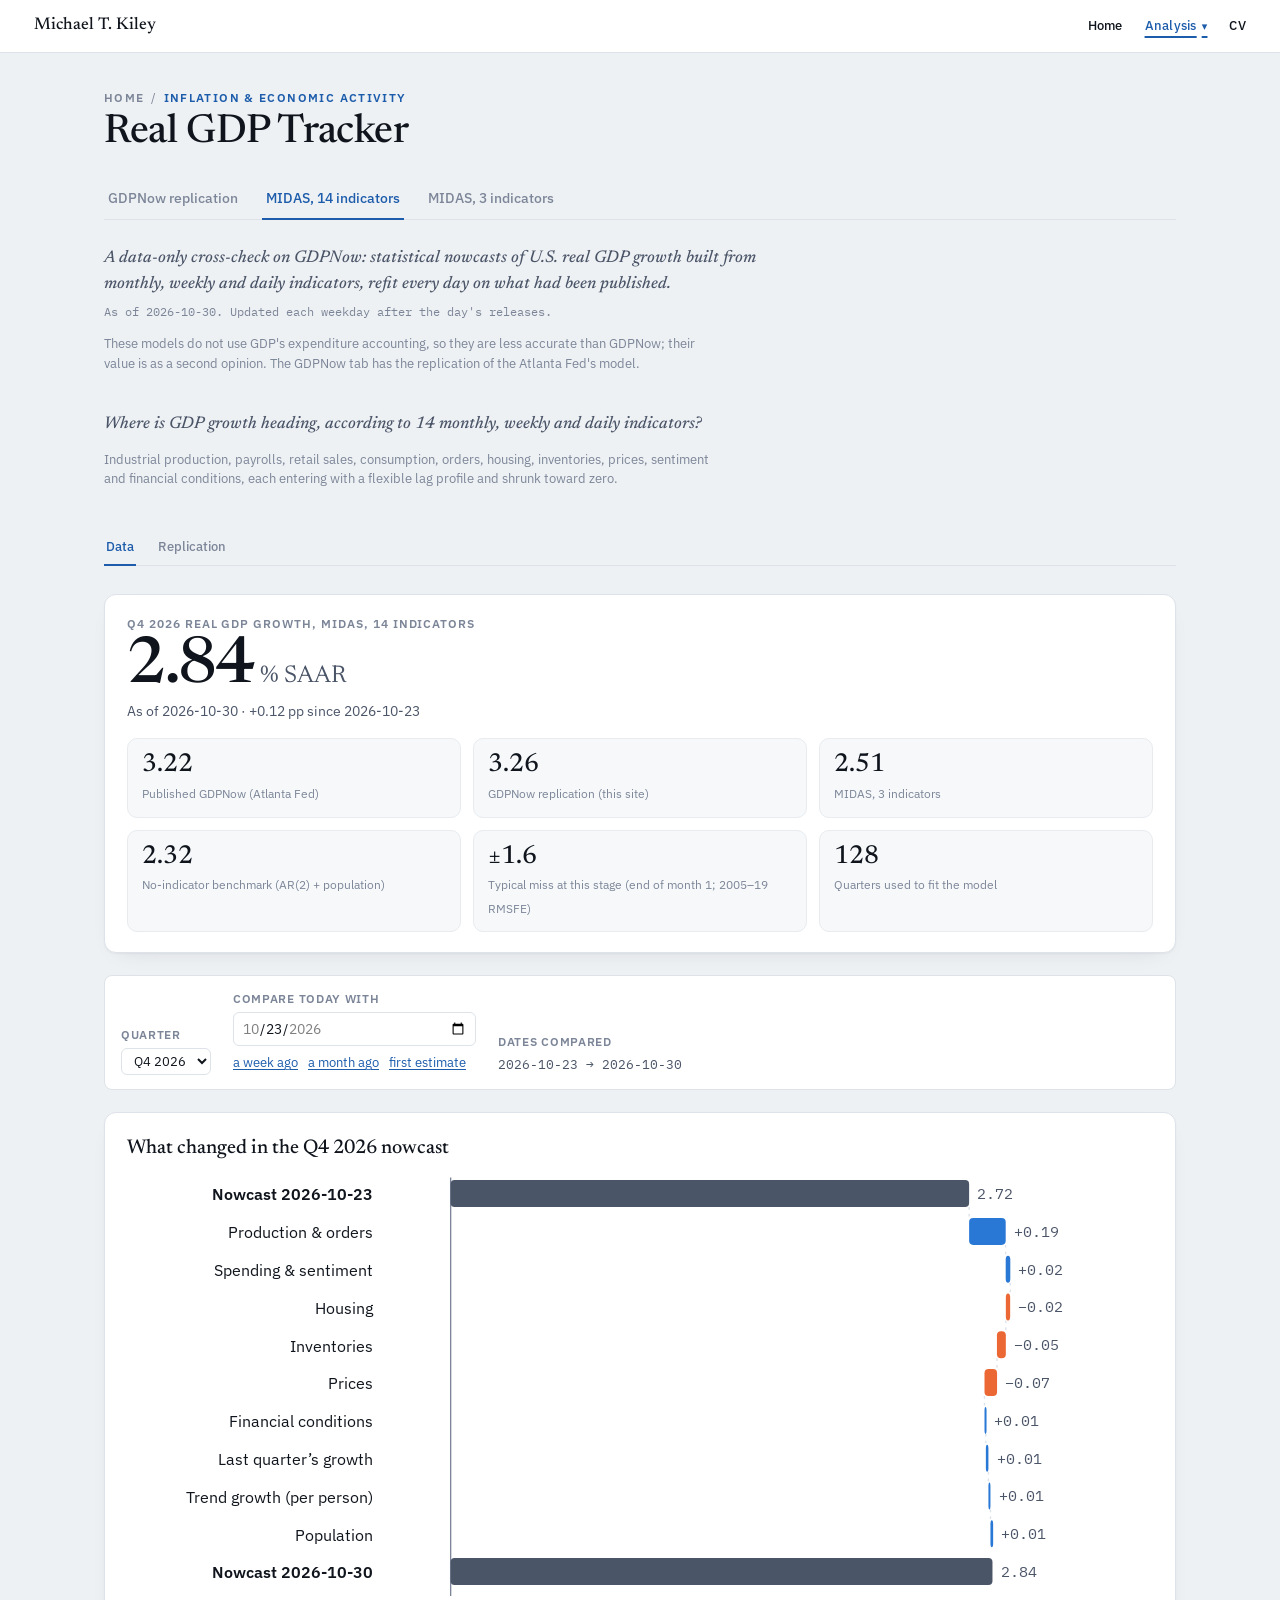
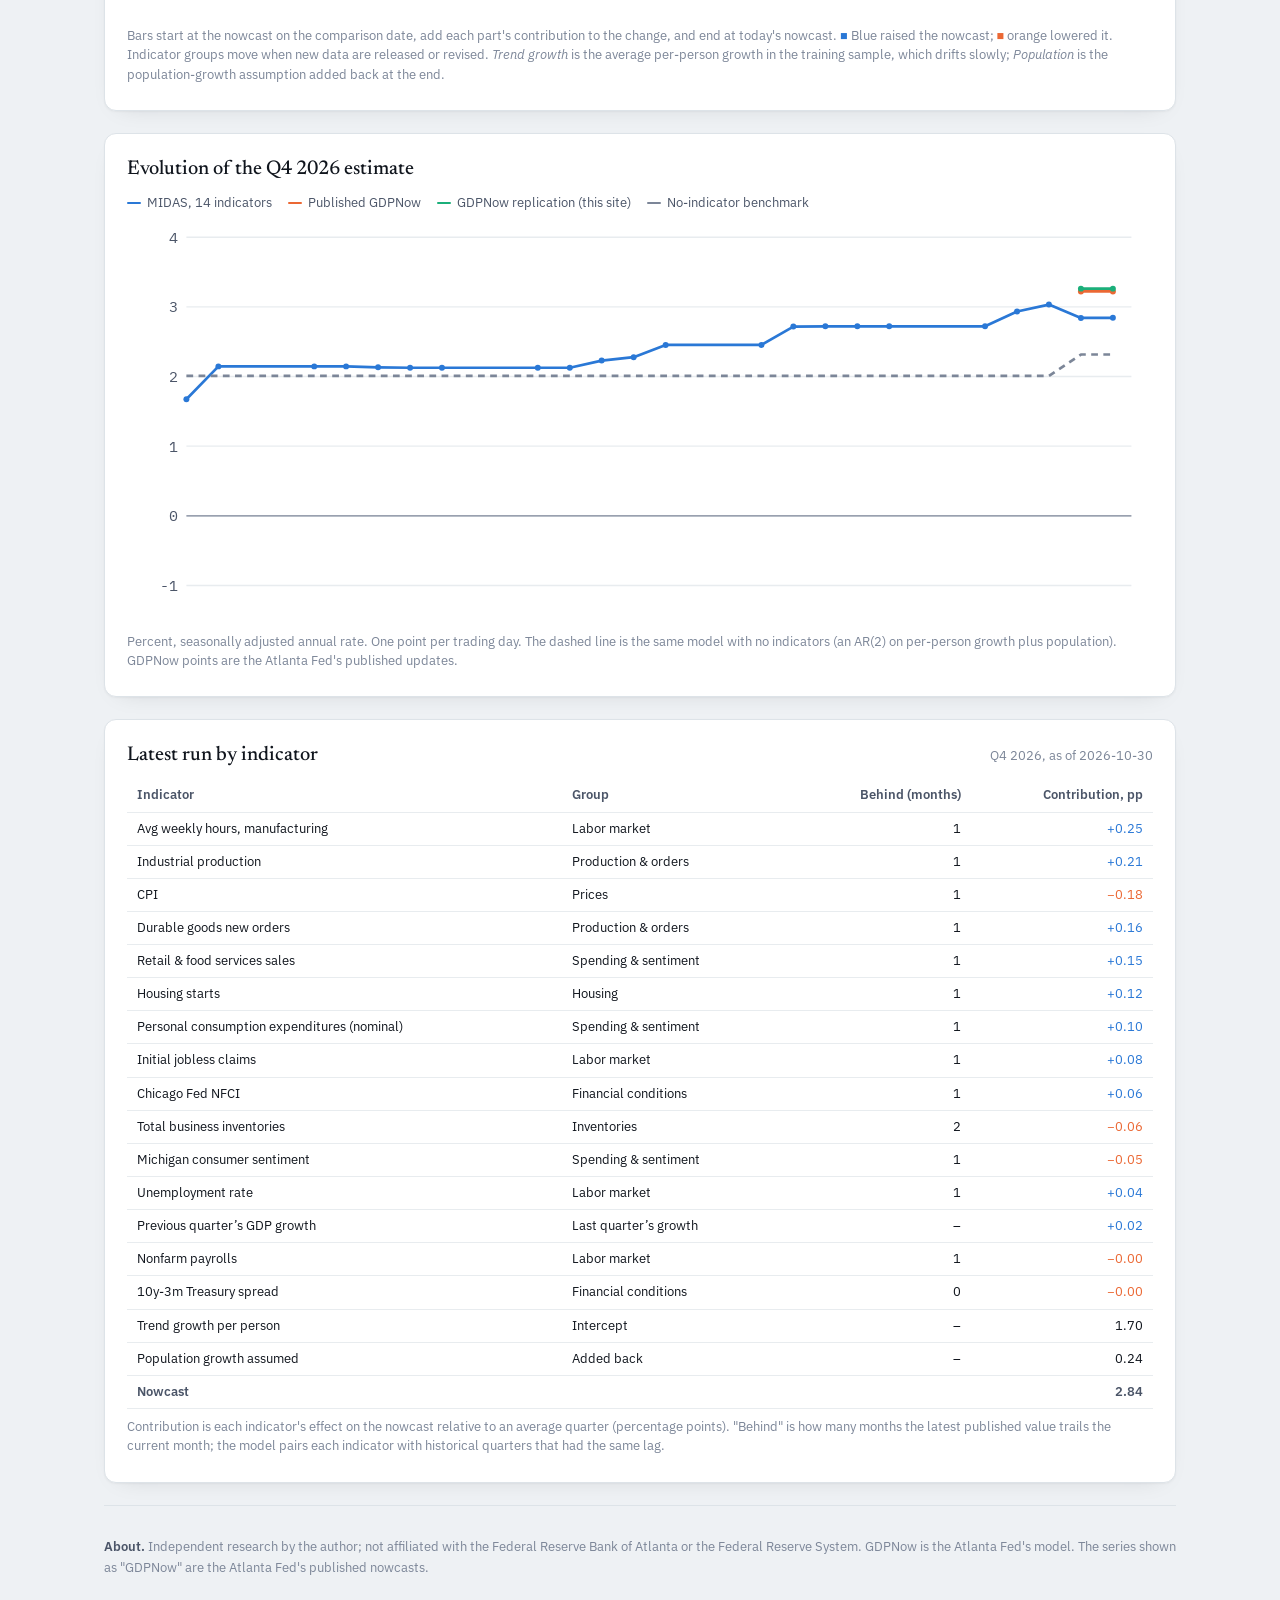
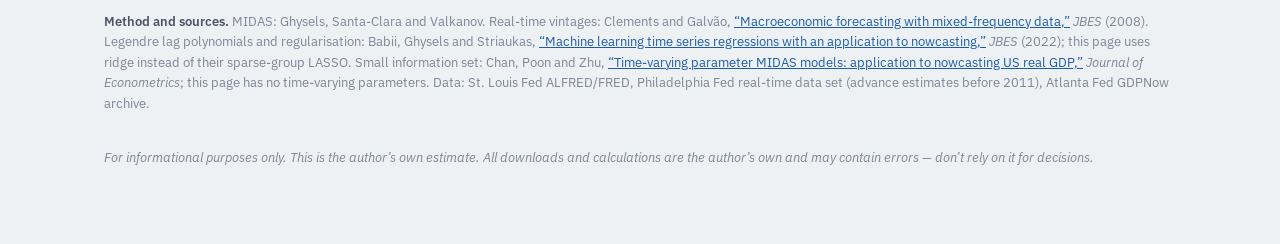
==== commit f331b5b4: "Merge MIDAS into the tracker page as tabs: GDPNow | MIDAS 14 | MIDAS 3 midas.html now redirects to #" ====
--- a/docs/midas.html
+++ b/docs/midas.html
@@ -1,524 +1,5 @@
 <!doctype html>
-<html lang="en">
-<head>
-<meta charset="UTF-8">
-<meta name="viewport" content="width=device-width, initial-scale=1.0">
-<title>Real GDP Tracker: MIDAS — Michael T. Kiley</title>
-<meta name="description" content="Daily MIDAS nowcasts of U.S. real GDP growth from monthly, weekly and daily indicators, refit in real time, with a comparison to GDPNow.">
-<meta property="og:type" content="website">
-<meta property="og:site_name" content="Michael T. Kiley">
-<meta property="og:title" content="Real GDP Tracker: MIDAS">
-<meta property="og:description" content="Daily MIDAS nowcasts of U.S. real GDP growth, refit in real time, compared with GDPNow.">
-<meta property="og:url" content="https://michaeltkiley.github.io/gdpnow-replication/midas.html">
-<link rel="preconnect" href="https://fonts.googleapis.com">
-<link rel="preconnect" href="https://fonts.gstatic.com" crossorigin>
-<link href="https://fonts.googleapis.com/css2?family=Newsreader:ital,opsz,wght@0,6..72,400;0,6..72,500;0,6..72,600;1,6..72,500&family=IBM+Plex+Sans:wght@400;500;600&family=IBM+Plex+Mono:wght@400;500;600&display=swap" rel="stylesheet">
-<style>
-
-  :root {
-    --surface-page: #eef1f4; --surface-card: #ffffff; --surface-tile: #f6f8fa;
-    --rule: #dde3e8; --rule-soft: #e8ecef;
-    --ink: #10151d; --ink-secondary: #4b5568; --ink-muted: #7c8698; --accent-text: #1c5cab;
-    --bad: #b3261e;
-    --series-rep: #2a78d6; --series-gdpnow: #eb6834;
-    /* contribution groups, fixed order (validated: scripts/validate_palette.js, light and dark) */
-    --g1: #2a78d6; --g2: #eb6834; --g3: #6250d6; --g4: #1baf7a; --g5: #eda100; --g6: #e87ba4;
-    --shadow: 0 1px 2px rgba(16, 21, 29, 0.04), 0 8px 24px -16px rgba(16, 21, 29, 0.18);
-  }
-  @media (prefers-color-scheme: dark) {
-    :root:not([data-theme="light"]) {
-      --surface-page: #12161c; --surface-card: #191f27; --surface-tile: #1f2630;
-      --rule: #2a323d; --rule-soft: #212933;
-      --ink: #f2f4f7; --ink-secondary: #b7c0cc; --ink-muted: #7c8798; --accent-text: #74aeef;
-      --bad: #f2b8b5;
-      --series-rep: #3987e5; --series-gdpnow: #d95926;
-      --g1: #3987e5; --g2: #d95926; --g3: #9085e9; --g4: #199e70; --g5: #c98500; --g6: #d55181;
-      --shadow: 0 1px 2px rgba(0, 0, 0, 0.3), 0 8px 24px -16px rgba(0, 0, 0, 0.55);
-    }
-  }
-  :root[data-theme="dark"] {
-    --surface-page: #12161c; --surface-card: #191f27; --surface-tile: #1f2630;
-    --rule: #2a323d; --rule-soft: #212933;
-    --ink: #f2f4f7; --ink-secondary: #b7c0cc; --ink-muted: #7c8798; --accent-text: #74aeef;
-    --bad: #f2b8b5;
-    --series-rep: #3987e5; --series-gdpnow: #d95926;
-    --g1: #3987e5; --g2: #d95926; --g3: #9085e9; --g4: #199e70; --g5: #c98500; --g6: #d55181;
-    --shadow: 0 1px 2px rgba(0, 0, 0, 0.3), 0 8px 24px -16px rgba(0, 0, 0, 0.55);
-  }
-  * { box-sizing: border-box; }
-  body { margin: 0; background: var(--surface-page); color: var(--ink); font: 15px/1.55 "IBM Plex Sans", -apple-system, BlinkMacSystemFont, "Segoe UI", sans-serif; }
-  a { color: var(--accent-text); }
-  .page { max-width: 1120px; margin: 0 auto; padding: 36px 24px 64px; display: flex; flex-direction: column; gap: 22px; }
-
-  /* ---- shared site nav (same on every page of the site) ---- */
-  .site-nav{border-bottom:1px solid var(--rule);background:var(--surface-card);position:relative;z-index:50}
-  .site-nav-inner{max-width:1260px;margin:0 auto;padding:10px 24px;display:flex;align-items:center;justify-content:space-between;gap:4px 16px;flex-wrap:wrap}
-  .site-nav .wordmark{font-family:"Newsreader",Georgia,serif;font-weight:500;font-size:17px;color:var(--ink);text-decoration:none}
-  .site-nav nav{display:flex;align-items:center;gap:0 22px}
-  .site-nav nav>a,.site-nav .nav-dd-btn{display:inline-block;padding:6px 0;margin:0;border:0;background:none;cursor:pointer;font-family:"IBM Plex Sans",system-ui,sans-serif;font-size:13px;font-weight:500;line-height:1.5;letter-spacing:.02em;color:var(--ink2);text-decoration:none}
-  .site-nav nav>a:hover,.site-nav .nav-dd-btn:hover,.site-nav .nav-dd.open .nav-dd-btn{color:var(--accent-text)}
-  .site-nav nav>a.active,.site-nav .nav-dd-btn.active{color:var(--accent-text);text-decoration:underline;text-decoration-thickness:1.5px;text-underline-offset:6px}
-  .site-nav nav>a:focus-visible,.site-nav .nav-dd-btn:focus-visible,.site-nav .wordmark:focus-visible{outline:2px solid var(--accent-text);outline-offset:3px;border-radius:2px}
-  .site-nav .nav-dd{position:relative}
-  .site-nav .nav-dd-btn::after{content:"\25BE";margin-left:5px;font-size:11px}
-  .site-nav .nav-dd.open .nav-dd-btn::after{content:"\25B4"}
-  .site-nav .nav-dd-menu{position:absolute;top:calc(100% + 8px);right:-12px;width:310px;max-width:calc(100vw - 32px);max-height:calc(100vh - 80px);overflow-y:auto;padding:4px 0 8px;background:var(--surface-card);border:1px solid var(--rule);border-radius:6px;box-shadow:0 10px 28px -14px rgba(16,21,29,.35)}
-  .site-nav .nav-dd-menu[hidden]{display:none}
-  .site-nav .nav-dd-head{padding:10px 16px 3px;font-family:"IBM Plex Sans",system-ui,sans-serif;font-size:10.5px;font-weight:600;line-height:1.4;letter-spacing:.1em;text-transform:uppercase;color:var(--ink-muted)}
-  .site-nav .nav-dd-menu ul{list-style:none;margin:0;padding:0}
-  .site-nav .nav-dd-menu li{margin:0;padding:0}
-  .site-nav .nav-dd-menu a{display:block;padding:6px 16px;font-family:"IBM Plex Sans",system-ui,sans-serif;font-size:13px;font-weight:400;line-height:1.45;letter-spacing:0;color:var(--ink);text-decoration:none}
-  .site-nav .nav-dd-menu a:hover,.site-nav .nav-dd-menu a:focus-visible{background:var(--surface-page);color:var(--accent-text);outline:none}
-  .site-nav .nav-dd-menu a:focus-visible{box-shadow:inset 0 0 0 2px var(--accent-text)}
-  .site-nav .nav-dd-menu a[aria-current="page"]{color:var(--accent-text);font-weight:600;box-shadow:inset 3px 0 0 var(--accent-text)}
-  .site-nav .nav-dd-menu a[aria-current="page"]:focus-visible{box-shadow:inset 0 0 0 2px var(--accent-text)}
-  @media (max-width:640px){
-    .site-nav-inner{padding:8px 16px}
-    .site-nav nav{gap:0 18px}
-    .site-nav .nav-dd{position:static}
-    .site-nav .nav-dd-menu{top:100%;left:8px;right:8px;width:auto;max-width:none}
-  }
-  .eyebrow .crumb{color:var(--ink-muted);text-decoration:none}
-  .eyebrow .crumb:hover,.eyebrow .crumb:focus-visible{color:var(--accent-text);text-decoration:underline}
-  .eyebrow .crumb-sep{margin:0 .55em;color:var(--ink-muted);font-weight:400}
-
-  .masthead { display: flex; flex-direction: column; gap: 6px; }
-  .eyebrow { margin: 0; font-size: 11.5px; font-weight: 600; letter-spacing: 0.12em; text-transform: uppercase; color: var(--accent-text); }
-  h1 { margin: 0; font-family: "Newsreader", Georgia, serif; font-weight: 500; font-size: clamp(28px, 4vw, 40px); line-height: 1.08; letter-spacing: -0.01em; text-wrap: balance; }
-  .subtitle { margin: 4px 0 0; max-width: 70ch; font-family: "Newsreader", Georgia, serif; font-style: italic; font-weight: 500; font-size: 17px; line-height: 1.5; color: var(--ink-secondary); }
-  .asof { margin: 6px 0 0; font-family: "IBM Plex Mono", ui-monospace, monospace; font-size: 12px; color: var(--ink-muted); }
-  .banner { border-radius: 8px; padding: 8px 14px; border: 1px solid var(--rule); background: var(--surface-card); font-size: 13px; color: var(--ink-secondary); }
-  .banner.fail { border-color: var(--bad); color: var(--bad); }
-
-  .card { background: var(--surface-card); border: 1px solid var(--rule); border-radius: 12px; padding: 20px 22px; box-shadow: var(--shadow); min-width: 0; }
-  .card h2 { margin: 0; font-family: "Newsreader", Georgia, serif; font-weight: 500; font-size: 20px; }
-  .card h3 { margin: 18px 0 6px; font-size: 14px; font-weight: 600; }
-  .head { display: flex; align-items: baseline; justify-content: space-between; flex-wrap: wrap; gap: 8px 20px; margin-bottom: 8px; }
-  .caption { font-size: 12.5px; color: var(--ink-muted); }
-  .sub { color: var(--ink-muted); font-size: 12.5px; margin: 6px 0; }
-
-  .top { display: block; }
-  .headline .lead { margin: 0; font-size: 12px; font-weight: 600; letter-spacing: 0.08em; text-transform: uppercase; color: var(--ink-muted); }
-  .headline .big { font-family: "Newsreader", Georgia, serif; font-weight: 500; font-size: clamp(44px, 7vw, 64px); line-height: 1.05; letter-spacing: -0.02em; }
-  .headline .big small { font-size: 0.38em; font-weight: 400; letter-spacing: 0; color: var(--ink-secondary); margin-left: 6px; }
-  .headline .when { font-size: 14px; color: var(--ink-secondary); margin-bottom: 8px; }
-  .lede { margin: 6px 0 0; max-width: 62ch; color: var(--ink-secondary); }
-  .tiles { display: grid; grid-template-columns: repeat(3, minmax(0, 1fr)); gap: 12px; margin-top: 16px; }
-  .tile { background: var(--surface-tile); border: 1px solid var(--rule-soft); border-radius: 10px; padding: 12px 14px; min-width: 0; }
-  .tile b { display: block; font-family: "Newsreader", Georgia, serif; font-weight: 500; font-size: 26px; line-height: 1.15; }
-  .tile span { color: var(--ink-muted); font-size: 12px; }
-  .about p { margin: 6px 0; color: var(--ink-secondary); font-size: 13.5px; }
-  .about ul { margin: 8px 0 0; padding-left: 18px; font-size: 13.5px; }
-  .about li { margin: 3px 0; }
-  .btn { display: inline-block; margin-top: 8px; padding: 7px 12px; border: 1px solid var(--accent-text); border-radius: 8px; font-weight: 500; font-size: 13px; text-decoration: none; }
-  .btn:hover { background: var(--surface-tile); }
-
-  select { font: inherit; font-size: 13px; padding: 3px 8px; background: var(--surface-card); color: var(--ink); border: 1px solid var(--rule); border-radius: 6px; }
-  .legend { display: flex; flex-wrap: wrap; gap: 8px 16px; font-size: 12.5px; color: var(--ink-secondary); margin: 4px 0 8px; }
-  .legend .item { display: inline-flex; align-items: center; gap: 6px; }
-  .legend .sw { width: 12px; height: 12px; border-radius: 3px; display: inline-block; }
-  .legend .ln { width: 14px; height: 2px; border-radius: 1px; display: inline-block; }
-  .legend .ring { width: 10px; height: 10px; border-radius: 50%; border: 2px solid var(--ink-muted); display: inline-block; }
-  svg.chart { width: 100%; height: auto; display: block; overflow: visible; }
-  svg.chart text { fill: var(--ink-secondary); font-size: 11px; font-family: "IBM Plex Mono", ui-monospace, monospace; }
-  svg.chart .lbl { fill: var(--ink); font-family: "IBM Plex Sans", sans-serif; font-size: 12px; }
-  svg.chart .grid { stroke: var(--rule-soft); stroke-width: 1; }
-  svg.chart .axis { stroke: var(--ink-muted); stroke-width: 1; }
-  .tablewrap { overflow-x: auto; margin: 8px 0; }
-  table { border-collapse: collapse; width: 100%; font-size: 13px; }
-  th, td { padding: 6px 10px; border-bottom: 1px solid var(--rule-soft); text-align: left; }
-  th { white-space: nowrap; font-weight: 600; color: var(--ink-secondary); }
-  td.num, th.num { text-align: right; font-variant-numeric: tabular-nums; }
-  details { margin: 8px 0; } summary { cursor: pointer; color: var(--accent-text); font-size: 13px; }
-  .pos { color: var(--series-rep); } .neg { color: var(--series-gdpnow); }
-  #tip { position: fixed; pointer-events: none; background: var(--surface-card); color: var(--ink); border: 1px solid var(--rule); border-radius: 6px; padding: 5px 9px; font-size: 12px; display: none; z-index: 9; box-shadow: var(--shadow); line-height: 1.45; }
-  .methodology { display: flex; flex-direction: column; gap: 8px; padding: 18px 0 0; border-top: 1px solid var(--rule); font-size: 12.5px; line-height: 1.65; color: var(--ink-muted); }
-  .methodology .disclaimer { font-style: italic; }
-  .methodology b { color: var(--ink-secondary); font-weight: 600; }
-  body.embed .site-nav, body.embed .masthead, body.embed .methodology { display: none; }
-  body.embed .page { padding: 8px; }
-  @media (max-width: 860px) { .top { grid-template-columns: 1fr; } }
-  @media (max-width: 560px) { .tiles { grid-template-columns: 1fr 1fr; } .page { padding: 24px 16px 48px; } }
-  .tabs{display:flex;flex-wrap:wrap;gap:0 20px;border-bottom:1px solid var(--rule)}
-  .tabs button{appearance:none;border:0;background:none;cursor:pointer;font:inherit;font-size:14px;font-weight:500;color:var(--ink-muted);padding:10px 4px 9px;border-bottom:2px solid transparent;margin-bottom:-1px}
-  .tabs button:hover{color:var(--ink-secondary)}
-  .tabs button[aria-selected="true"]{color:var(--accent-text);border-bottom-color:var(--accent-text)}
-  .tabs.sub button{font-size:13px;padding:8px 2px 7px}
-  .panel{display:flex;flex-direction:column;gap:22px}
-  .panel[hidden]{display:none}
-  .controls{display:flex;flex-wrap:wrap;gap:14px 22px;align-items:end;padding:14px 16px;background:var(--surface-card);border:1px solid var(--rule);border-radius:8px}
-  .ctl{display:flex;flex-direction:column;gap:4px}
-  .ctl .l,.ctl label.l{font-size:.72rem;letter-spacing:.06em;text-transform:uppercase;color:var(--ink-muted);font-weight:600}
-  input[type=date]{font:inherit;font-size:.9rem;padding:4px 8px;border:1px solid var(--rule);border-radius:6px;background:var(--surface-card);color:var(--ink)}
-  input:focus-visible,button:focus-visible,select:focus-visible{outline:2px solid var(--accent-text);outline-offset:2px}
-  .linkbtn{font:inherit;font-size:.8rem;border:0;background:none;color:var(--accent-text);padding:2px 10px 2px 0;cursor:pointer;text-decoration:underline;text-underline-offset:2px}
-  .stamp{font-family:"IBM Plex Mono",ui-monospace,monospace;font-size:.8rem;color:var(--ink-secondary)}
-  .headline .tiles{grid-template-columns:repeat(3,minmax(0,1fr))}
-  .about li{font-size:13.5px;color:var(--ink-secondary)}
-  .card h3 .caption{font-weight:400}
-  @media (max-width:560px){.headline .tiles{grid-template-columns:1fr 1fr}}
-</style>
-</head>
-<body>
-<div class="site-nav">
-  <div class="site-nav-inner">
-    <a class="wordmark" href="https://michaeltkiley.github.io/">Michael T. Kiley</a>
-    <nav aria-label="Site">
-      <a href="https://michaeltkiley.github.io/">Home</a>
-      <div class="nav-dd">
-        <button type="button" class="nav-dd-btn active" aria-expanded="false" aria-haspopup="true" aria-controls="nav-analysis-menu">Analysis</button>
-        <div class="nav-dd-menu" id="nav-analysis-menu" aria-label="Analysis" hidden>
-          <div role="group" aria-labelledby="nav-grp-1">
-            <div class="nav-dd-head" id="nav-grp-1">Monetary Policy &amp; Financial Markets</div>
-            <ul>
-              <li><a href="https://michaeltkiley.github.io/monetary_policy_surprises/">Monetary Policy Expectations</a></li>
-              <li><a href="https://michaeltkiley.github.io/fcig/">Financial Conditions</a></li>
-              <li><a href="https://michaeltkiley.github.io/termprem/">Yield Curve Tracker</a></li>
-            </ul>
-          </div>
-          <div role="group" aria-labelledby="nav-grp-2">
-            <div class="nav-dd-head" id="nav-grp-2">Inflation &amp; Economic Activity</div>
-            <ul>
-              <li><a href="https://michaeltkiley.github.io/inflation_forecast/">Inflation Forecast</a></li>
-              <li><a href="https://michaeltkiley.github.io/gdpnow-replication/">Real GDP Tracker</a></li>
-              <li><a href="https://michaeltkiley.github.io/gdpnow-replication/midas.html" aria-current="page">Real GDP Tracker: MIDAS</a></li>
-              <li><a href="https://michaeltkiley.github.io/gdpnow-replication/midas.html">Real GDP Tracker: MIDAS</a></li>
-            </ul>
-          </div>
-          <div role="group" aria-labelledby="nav-grp-3">
-            <div class="nav-dd-head" id="nav-grp-3">Longer-Run Conditions &amp; Risks</div>
-            <ul>
-              <li><a href="https://michaeltkiley.github.io/equilibrium_rate/">Equilibrium Real Interest Rate (r*)</a></li>
-              <li><a href="https://michaeltkiley.github.io/resource_utilization/">Resource Utilization and Risk</a></li>
-            </ul>
-          </div>
-        </div>
-      </div>
-      <a href="https://michaeltkiley.github.io/cv.html">CV</a>
-    </nav>
-  </div>
-</div>
-
-<div class="page">
-  <header class="masthead">
-    <p class="eyebrow"><a class="crumb" href="https://michaeltkiley.github.io/">Home</a><span class="crumb-sep" aria-hidden="true">/</span>Inflation &amp; Economic Activity</p>
-    <h1>Real GDP Tracker: MIDAS Models</h1>
-    <p class="subtitle">A data-only cross-check on GDPNow: statistical nowcasts of U.S. real GDP growth built from monthly, weekly and daily indicators, refit every day on what had been published.</p>
-    <p class="asof" id="asof">Loading…</p>
-    <p class="caption">Companion to the <a href="./">GDPNow replication</a>. These models do not use GDP's expenditure accounting, so they are less accurate than GDPNow; their value is as a second opinion.</p>
-  </header>
-  <div id="banner" class="banner" style="display:none"></div>
-
-  <nav class="tabs" id="top" role="tablist" aria-label="Model">
-    <button type="button" role="tab" data-top="full" aria-selected="true">MIDAS, 14 indicators</button>
-    <button type="button" role="tab" data-top="trio" aria-selected="false">MIDAS, 3 indicators</button>
-  </nav>
-
-  <section class="panel" id="panel">
-    <div>
-      <p class="subtitle" id="msub"></p>
-      <p class="caption" id="mcite" style="max-width:76ch"></p>
-    </div>
-    <nav class="tabs sub" role="tablist" aria-label="Sections">
-      <button type="button" role="tab" data-sub="data" aria-selected="true">Data</button>
-      <button type="button" role="tab" data-sub="replication" aria-selected="false">Replication</button>
-    </nav>
-
-    <div class="panel" id="p-data">
-      <div class="card headline" id="headline"></div>
-      <div class="controls">
-        <label class="ctl"><span class="l">Quarter</span><select id="qsel"></select></label>
-        <div class="ctl"><label class="l" for="since">Compare today with</label><input type="date" id="since">
-          <span class="quick"><button type="button" class="linkbtn" data-q="week">a week ago</button><button type="button" class="linkbtn" data-q="month">a month ago</button><button type="button" class="linkbtn" data-q="first">first estimate</button></span></div>
-        <div class="ctl" style="min-width:0"><span class="l">Dates compared</span><div class="stamp" id="stamp"></div></div>
-      </div>
-      <section class="card">
-        <div class="head"><h2 id="wfTitle">What changed</h2></div>
-        <div id="wf"></div>
-        <p class="sub">Bars start at the nowcast on the comparison date, add each part's contribution to the change, and end at today's nowcast. <span class="pos">■</span> Blue raised the nowcast; <span class="neg">■</span> orange lowered it. Indicator groups move when new data are released or revised. <i>Trend growth</i> is the average per-person growth in the training sample, which drifts slowly; <i>Population</i> is the population-growth assumption added back at the end.</p>
-      </section>
-      <section class="card">
-        <div class="head"><h2 id="evoTitle">Evolution of the estimate</h2></div>
-        <div class="legend" id="evoLegend"></div>
-        <svg id="evo" class="chart" viewBox="0 0 760 300" role="img" aria-label="Nowcast over time"></svg>
-        <p class="sub">Percent, seasonally adjusted annual rate. One point per trading day. The dashed line is the same model with no indicators (an AR(2) on per-person growth plus population). GDPNow points are the Atlanta Fed's published updates.</p>
-      </section>
-      <section class="card">
-        <div class="head"><h2>Latest run by indicator</h2><span class="caption" id="tabCap"></span></div>
-        <div class="tablewrap"><table id="indtab"></table></div>
-        <p class="sub">Contribution is each indicator's effect on the nowcast relative to an average quarter (percentage points). "Behind" is how many months the latest published value trails the current month; the model pairs each indicator with historical quarters that had the same lag.</p>
-      </section>
-    </div>
-
-    <div class="panel" id="p-rep" hidden>
-      <section class="card about">
-        <h2>How it works</h2>
-        <p>The model is a <b>real-time ridge MIDAS regression</b> (mixed-data sampling): quarterly GDP growth is regressed directly on the last six months of each monthly indicator, with weekly and daily series averaged to months. Each indicator's six lags are compressed into three numbers (level, slope, curvature) by a Legendre polynomial, which is a flexible way of letting recent months count more or less. A ridge penalty, chosen by leave-one-out cross-validation, keeps the many coefficients in check.</p>
-        <ul>
-          <li><b>Real time.</b> Every day the model is refit on the data vintage published that day (St. Louis Fed's ALFRED), so the ragged edge is what was actually available. Each past quarter is compared at the same point in its quarter, with the same publication lags as today.</li>
-          <li><b>Per person.</b> The model forecasts GDP growth <i>minus population growth</i> and adds a population assumption (the last four quarters' growth) back. This stops the average growth rate it learns from carrying a demographic trend that has since faded.</li>
-          <li><b>Target.</b> BEA's advance estimate of real GDP growth. Training uses 1992Q3 onward and leaves out 2020 and 2021.</li>
-          <li><b>Two versions.</b> The 14-indicator model uses the series below; the 3-indicator model uses only industrial production, the Chicago Fed financial conditions index and the 10-year minus 3-month spread, the information set of Chan's MIDAS tutorial.</li>
-        </ul>
-      </section>
-      <section class="card">
-        <div class="head"><h2>Indicators</h2></div>
-        <div class="tablewrap"><table id="predtab"></table></div>
-        <p class="sub">The goods and services trade balance was tested and dropped: before COVID it carried the largest weight, but its extreme swings in 2022 and 2025 produced the worst misses.</p>
-      </section>
-      <section class="card">
-        <div class="head"><h2>How accurate has it been?</h2></div>
-        <p class="sub" style="margin-top:0">Root mean squared forecast error against BEA's advance estimate, percentage points of annualised growth. Each quarter is scored at four dates: the end of each month of the quarter and the 15th of the month after (before the advance release).</p>
-        <div id="acc"></div>
-      </section>
-      <section class="card">
-        <div class="head"><h2>End-of-quarter nowcasts against outcomes</h2></div>
-        <div class="legend" id="trkLegend"></div>
-        <svg id="trk" class="chart" viewBox="0 0 760 300" role="img" aria-label="End of quarter nowcasts against the advance estimate"></svg>
-        <p class="sub">Nowcast at the end of the quarter's third month. Values beyond the axis (the 2020 pandemic quarters) are pinned to the edge; hover for the actual numbers.</p>
-        <details><summary>Last eight quarters</summary><div class="tablewrap"><table id="lastq"></table></div></details>
-      </section>
-      <section class="card" id="blendcard">
-        <div class="head"><h2>Does it add anything to GDPNow?</h2></div>
-        <div id="blend"></div>
-      </section>
-      <section class="card">
-        <div class="head"><h2>How the specification was chosen</h2></div>
-        <div class="tablewrap"><table id="path"></table></div>
-        <p class="sub">Each step was chosen after seeing the previous step's errors, so the results here are not a clean out-of-sample test of the final specification. Full write-up, code and every variant: <a href="https://github.com/michaeltkiley/gdpnow-replication/blob/main/MIDAS.md">MIDAS.md</a>.</p>
-      </section>
-      <section class="card about">
-        <h2>Data timing and limits</h2>
-        <ul>
-          <li>Indicator history is read from the vintage published that day (revised); only the newest observations are first releases. Weekly jobless claims before 2009 and the Chicago Fed index before 2011 have no archived vintages, so current data cut at the forecast date are used.</li>
-          <li>The October 2025 unemployment rate and CPI were never published (government shutdown) and are interpolated.</li>
-          <li>Not used: surveys such as ISM, real consumption detail, construction, trade detail. They are part of what GDPNow has and this model lacks.</li>
-          <li>The daily tracker runs the same algorithm as the evaluation, but accuracy was measured only at the four dates per quarter above.</li>
-        </ul>
-      </section>
-    </div>
-  </section>
-
-  <footer class="methodology">
-    <p><b>About.</b> Independent research by the author; not affiliated with the Federal Reserve Bank of Atlanta or the Federal Reserve System. GDPNow is the Atlanta Fed's model. The series shown as "GDPNow" are the Atlanta Fed's published nowcasts.</p>
-    <p><b>Method and sources.</b> MIDAS: Ghysels, Santa-Clara and Valkanov. Real-time vintages: Clements and Galv&atilde;o, <a href="https://econpapers.repec.org/RePEc:bes:jnlbes:v:26:y:2008:p:546-554">&ldquo;Macroeconomic forecasting with mixed-frequency data,&rdquo;</a> <i>JBES</i> (2008). Legendre lag polynomials and regularisation: Babii, Ghysels and Striaukas, <a href="https://arxiv.org/pdf/2005.14057">&ldquo;Machine learning time series regressions with an application to nowcasting,&rdquo;</a> <i>JBES</i> (2022); this page uses ridge instead of their sparse-group LASSO. Small information set: Chan, Poon and Zhu, <a href="https://doi.org/10.1016/j.jeconom.2025.106090">&ldquo;Time-varying parameter MIDAS models: application to nowcasting US real GDP,&rdquo;</a> <i>Journal of Econometrics</i>; this page has no time-varying parameters. Data: St. Louis Fed ALFRED/FRED, Philadelphia Fed real-time data set (advance estimates before 2011), Atlanta Fed GDPNow archive.</p>
-    <p class="disclaimer">For informational purposes only. This is the author&rsquo;s own estimate. All downloads and calculations are the author&rsquo;s own and may contain errors &mdash; don&rsquo;t rely on it for decisions.</p>
-  </footer>
-</div>
-<div id="tip"></div>
-
-<script>
-const $ = id => document.getElementById(id);
-const fm = (v, d = 2) => v == null || isNaN(v) ? '–' : (+v).toFixed(d);
-const sg = (v, d = 2) => v == null ? '–' : (v >= 0 ? '+' : '−') + Math.abs(v).toFixed(d);
-const qlab = q => 'Q' + q.slice(5) + ' ' + q.slice(0, 4);
-const MODEL = { full: { name: 'MIDAS, 14 indicators', c: 'c', ym: 'ym_full' }, trio: { name: 'MIDAS, 3 indicators', c: 'ct', ym: 'ym_trio' } };
-const GL = { labor: 'Labor market', production: 'Production & orders', spending: 'Spending & sentiment', housing: 'Housing', trade: 'Trade', inventories: 'Inventories', prices: 'Prices', financial: 'Financial conditions', 'GDP lag': 'Last quarter’s growth', trend: 'Trend growth (per person)', pop: 'Population' };
-const HLAB = ['End of month 1', 'End of month 2', 'End of month 3', '15th of month after'];
-const COL = { model: 'var(--series-rep)', gn: 'var(--series-gdpnow)', repl: 'var(--g4)', ar: 'var(--ink-muted)', act: 'var(--ink)' };
-let S, D, dates, st = { m: 'full', sub: 'data', q: null, since: null };
-const tip = $('tip');
-function showTip(e, h) { tip.innerHTML = h; tip.style.display = 'block'; const w = tip.offsetWidth; tip.style.left = Math.min(e.clientX + 14, innerWidth - w - 8) + 'px'; tip.style.top = (e.clientY + 14) + 'px'; }
-function hideTip() { tip.style.display = 'none'; }
-const gid = Object.fromEntries((window.__P = []).concat([]));
-
-function recFor(date, q) { return (D[date] || []).find(r => r.q === q); }
-function datesOf(q) { return dates.filter(d => recFor(d, q)); }
-function stage(date, q) { const m1 = (+q.slice(5) - 1) * 3, m = new Date(date).getUTCMonth(); return Math.max(0, Math.min(3, m - m1 - (new Date(date).getUTCFullYear() - +q.slice(0, 4)) * 12)); }
-function groupOf(id) { if (id === 'gdp_lag') return 'GDP lag'; const p = S.predictors.find(x => x.id === id); return p ? p.group : id; }
-function decomp(rec, m) {
-  const M = MODEL[m], o = {};
-  for (const [id, v] of Object.entries(rec[M.c] || {})) { const g = groupOf(id); o[g] = (o[g] || 0) + v; }
-  o.trend = rec[M.ym]; o.pop = rec.pop; return o;
-}
-function actualOf(q) { const r = S.track.find(t => t.qp === q.replace('Q', 'Q') && t.actual != null); return r ? r.actual : null; }
-const toX = d => Date.parse(d);
-
-/* ---------------- generic line chart ---------------- */
-function lineChart(el, series, o) {
-  const W = 760, H = 300, L = 44, R = 16, T = 12, B = 30, w = W - L - R, h = H - T - B;
-  const all = series.flatMap(s => s.pts.map(p => p[1])).concat((o.hl || []).map(x => x.y));
-  let y0 = o.ymin ?? Math.floor(Math.min(...all, 0) - 0.3), y1 = o.ymax ?? Math.ceil(Math.max(...all) + 0.3);
-  const X = x => L + (x - o.x0) / (o.x1 - o.x0 || 1) * w, Y = y => T + (y1 - y) / (y1 - y0) * h;
-  let s = '';
-  const step = (y1 - y0) > 12 ? 4 : (y1 - y0) > 6 ? 2 : 1;
-  for (let v = Math.ceil(y0 / step) * step; v <= y1; v += step) s += `<line class="grid" x1="${L}" x2="${W - R}" y1="${Y(v)}" y2="${Y(v)}"/><text x="${L - 6}" y="${Y(v) + 4}" text-anchor="end">${v}</text>`;
-  if (y0 < 0 && y1 > 0) s += `<line class="axis" x1="${L}" x2="${W - R}" y1="${Y(0)}" y2="${Y(0)}"/>`;
-  for (const [x, lab] of o.ticks) s += `<line class="grid" x1="${X(x)}" x2="${X(x)}" y1="${T}" y2="${T + h}"/><text x="${X(x)}" y="${H - 8}" text-anchor="middle">${lab}</text>`;
-  for (const hl of (o.hl || [])) s += `<line x1="${L}" x2="${W - R}" y1="${Y(hl.y)}" y2="${Y(hl.y)}" stroke="${hl.color}" stroke-width="1.5" stroke-dasharray="6 4"/><text x="${W - R}" y="${Y(hl.y) - 5}" text-anchor="end" style="fill:${hl.color}">${hl.label}</text>`;
-  for (const se of series) {
-    const pts = se.pts.filter(p => p[1] != null);
-    if (!pts.length) continue;
-    if (se.line !== false) s += `<polyline fill="none" stroke="${se.color}" stroke-width="2" ${se.dash ? 'stroke-dasharray="5 4"' : ''} stroke-linejoin="round" points="${pts.map(p => X(p[0]).toFixed(1) + ',' + Y(Math.max(y0, Math.min(y1, p[1]))).toFixed(1)).join(' ')}"/>`;
-    if (se.dots !== false) for (const p of pts) s += `<circle cx="${X(p[0]).toFixed(1)}" cy="${Y(Math.max(y0, Math.min(y1, p[1]))).toFixed(1)}" r="${se.r || 3}" fill="${se.color}" data-t="${se.name}: ${p[2] ?? ''} <b>${fm(p[1])}</b>"/>`;
-  }
-  el.innerHTML = s;
-  el.onpointermove = e => { const t = e.target.getAttribute && e.target.getAttribute('data-t'); if (t) showTip(e, t); else hideTip(); };
-  el.onpointerleave = hideTip;
-}
-function monthTicks(a, b) { const t = []; const d = new Date(a); d.setUTCDate(1); d.setUTCMonth(d.getUTCMonth() + 1); while (+d <= b) { t.push([+d, d.toLocaleString('en', { month: 'short', timeZone: 'UTC' })]); d.setUTCMonth(d.getUTCMonth() + 1); } return t; }
-function legend(el, items) { el.innerHTML = items.map(i => `<span class="item"><i class="ln" style="background:${i[1]};${i[2] ? 'height:0;border-top:2px dashed ' + i[1] : ''}"></i>${i[0]}</span>`).join(''); }
-
-/* ---------------- waterfall ---------------- */
-function waterfall(el, a, b, da, db) {
-  const keys = Object.keys(GL).filter(k => (a[k] != null || b[k] != null));
-  const items = keys.map(k => ({ k, v: (b[k] || 0) - (a[k] || 0) })).filter(x => Math.abs(x.v) >= 0.005);
-  const startV = Object.values(a).reduce((s, v) => s + (v || 0), 0), endV = Object.values(b).reduce((s, v) => s + (v || 0), 0);
-  const rows = [{ lab: `Nowcast ${da}`, from: 0, to: startV, tot: true }];
-  let run = startV;
-  for (const it of items) { rows.push({ lab: GL[it.k], from: run, to: run + it.v, v: it.v }); run += it.v; }
-  rows.push({ lab: `Nowcast ${db}`, from: 0, to: endV, tot: true });
-  const W = 760, LW = 190, RH = 28, H = rows.length * RH + 24, vals = rows.flatMap(r => [r.from, r.to]).concat([0]);
-  const lo = Math.min(...vals), hi = Math.max(...vals), pad = (hi - lo || 1) * 0.12, x0 = lo - pad, x1 = hi + pad;
-  const X = v => LW + (v - x0) / (x1 - x0) * (W - LW - 56);
-  let s = `<svg class="chart" viewBox="0 0 ${W} ${H}" role="img" aria-label="Waterfall of changes in the nowcast">`;
-  s += `<line class="axis" x1="${X(0)}" x2="${X(0)}" y1="4" y2="${H - 18}"/>`;
-  rows.forEach((r, i) => {
-    const y = 6 + i * RH, xa = Math.min(X(r.from), X(r.to)), xb = Math.max(X(r.from), X(r.to));
-    const fill = r.tot ? 'var(--ink-secondary)' : (r.v >= 0 ? 'var(--series-rep)' : 'var(--series-gdpnow)');
-    s += `<text class="lbl" x="${LW - 8}" y="${y + 15}" text-anchor="end" ${r.tot ? 'style="font-weight:600"' : ''}>${r.lab}</text>`;
-    s += `<rect x="${xa.toFixed(1)}" y="${y}" width="${Math.max(xb - xa, 1.5).toFixed(1)}" height="${RH - 8}" rx="3" fill="${fill}"/>`;
-    const lab = r.tot ? fm(r.to) : sg(r.v);
-    s += `<text x="${(xb + 6).toFixed(1)}" y="${y + 14}">${lab}</text>`;
-    if (i < rows.length - 1 && !rows[i + 1].tot) s += `<line stroke="var(--rule)" stroke-dasharray="2 3" x1="${X(r.to)}" x2="${X(r.to)}" y1="${y + RH - 8}" y2="${y + RH}"/>`;
-  });
-  el.innerHTML = s + '</svg>' + (items.length ? '' : '<p class="sub">No change in any component over this period.</p>');
-}
-
-/* ---------------- render: data tab ---------------- */
-function pickSince() {
-  const ds = datesOf(st.q), last = ds[ds.length - 1];
-  if (!st.since || !ds.includes(st.since)) { const t = new Date(last); t.setUTCDate(t.getUTCDate() - 7); st.since = [...ds].reverse().find(d => d <= t.toISOString().slice(0, 10)) || ds[0]; }
-}
-function renderData() {
-  const m = st.m, M = MODEL[m], ds = datesOf(st.q), last = ds[ds.length - 1];
-  pickSince();
-  const now = recFor(last, st.q), then = recFor(st.since, st.q), act = actualOf(st.q), a = stage(last, st.q);
-  const rm = S.stats.pre.rmsfe[m][a], other = MODEL[m === 'full' ? 'trio' : 'full'];
-  const chg = now[m] - then[m];
-  $('headline').innerHTML = `<p class="lead">${qlab(st.q)} real GDP growth, ${M.name}</p>
-    <div class="big">${fm(now[m])}<small>% SAAR</small></div>
-    <div class="when">As of ${last}${act != null ? ` · BEA advance estimate: <b>${fm(act)}%</b>` : ''} · ${sg(chg)} pp since ${st.since}</div>
-    <div class="tiles">
-      <div class="tile"><b>${fm(now.gdpnow)}</b><span>Published GDPNow (Atlanta Fed)</span></div>
-      <div class="tile"><b>${fm(now.repl)}</b><span>GDPNow replication (this site)</span></div>
-      <div class="tile"><b>${fm(now[m === 'full' ? 'trio' : 'full'])}</b><span>${other.name}</span></div>
-      <div class="tile"><b>${fm(now.ar2)}</b><span>No-indicator benchmark (AR(2) + population)</span></div>
-      <div class="tile"><b>±${fm(rm, 1)}</b><span>Typical miss at this stage (${HLAB[a].toLowerCase()}; 2005–19 RMSFE)</span></div>
-      <div class="tile"><b>${now.n}</b><span>Quarters used to fit the model</span></div>
-    </div>`;
-  $('qsel').innerHTML = [...new Set(dates.flatMap(d => D[d].map(r => r.q)))].sort().reverse().map(q => `<option value="${q}" ${q === st.q ? 'selected' : ''}>${qlab(q)}</option>`).join('');
-  const si = $('since'); si.min = ds[0]; si.max = last; si.value = st.since;
-  $('stamp').textContent = `${st.since} → ${last}`;
-  $('wfTitle').textContent = `What changed in the ${qlab(st.q)} nowcast`;
-  waterfall($('wf'), decomp(then, m), decomp(now, m), st.since, last);
-  // evolution
-  const pts = k => ds.map(d => [toX(d), recFor(d, st.q)[k], d]);
-  const x0 = toX(ds[0]), x1 = toX(last);
-  $('evoTitle').textContent = `Evolution of the ${qlab(st.q)} estimate`;
-  const ser = [{ name: M.name, color: COL.model, pts: pts(m), r: 2.2 }, { name: 'GDPNow', color: COL.gn, pts: pts('gdpnow'), r: 2.2 }, { name: 'GDPNow replication', color: COL.repl, pts: pts('repl'), r: 2.2 }, { name: 'No-indicator benchmark', color: COL.ar, dash: 1, dots: false, pts: pts('ar2') }];
-  lineChart($('evo'), ser, { x0, x1: x1 + (x1 - x0) * 0.02 + 1, ticks: monthTicks(x0, x1), hl: act != null ? [{ y: act, color: 'var(--ink)', label: `BEA advance ${fm(act)}` }] : [] });
-  legend($('evoLegend'), [[M.name, COL.model], ['Published GDPNow', COL.gn], ['GDPNow replication (this site)', COL.repl], ['No-indicator benchmark', COL.ar, 1]]);
-  // indicator table
-  const cs = now[M.c], rows = Object.entries(cs).map(([id, v]) => { const p = S.predictors.find(x => x.id === id); return { id, lab: id === 'gdp_lag' ? 'Previous quarter’s GDP growth' : p.label, g: GL[groupOf(id)], v, lag: (now.lags || {})[id] }; }).sort((x, y) => Math.abs(y.v) - Math.abs(x.v));
-  $('tabCap').textContent = `${qlab(st.q)}, as of ${last}`;
-  $('indtab').innerHTML = '<tr><th>Indicator</th><th>Group</th><th class="num">Behind (months)</th><th class="num">Contribution, pp</th></tr>' +
-    rows.map(r => `<tr><td>${r.lab}</td><td>${r.g}</td><td class="num">${m === 'full' && r.lag != null ? r.lag : '–'}</td><td class="num ${r.v >= 0 ? 'pos' : 'neg'}">${sg(r.v)}</td></tr>`).join('') +
-    `<tr><td>Trend growth per person</td><td>Intercept</td><td class="num">–</td><td class="num">${fm(now[M.ym])}</td></tr><tr><td>Population growth assumed</td><td>Added back</td><td class="num">–</td><td class="num">${fm(now.pop)}</td></tr><tr><th colspan="3">Nowcast</th><th class="num">${fm(now[m])}</th></tr>`;
-}
-
-/* ---------------- render: replication tab ---------------- */
-function renderRep() {
-  const m = st.m, M = MODEL[m];
-  $('predtab').innerHTML = '<tr><th>Indicator</th><th>Group</th><th>Frequency</th><th>Transform</th><th>In this model</th></tr>' + S.predictors.map(p => {
-    const inm = m === 'trio' ? p.trio : p.used; return `<tr style="${inm ? '' : 'opacity:.45'}"><td>${p.label} <span class="caption">(${p.id})</span></td><td>${GL[p.group]}</td><td>${p.freq}</td><td>${p.transform}</td><td>${inm ? 'yes' : (p.used ? 'no' : 'tested, dropped')}</td></tr>`; }).join('');
-  let acc = '';
-  for (const k of ['pre', 'post', 'gn', 'covid']) {
-    const s = S.stats[k], gn = s.rmsfe.gdpnow, mm = s.rmsfe[m], ar = s.rmsfe.ar2;
-    acc += `<h3>${s.label} <span class="caption">(${s.quarters} quarters)</span></h3><div class="tablewrap"><table><tr><th>Forecast date</th><th class="num">${M.name}</th><th class="num">No-indicator benchmark</th>${gn ? '<th class="num">Published GDPNow</th>' : ''}</tr>` +
-      [0, 1, 2, 3].map(i => `<tr><td>${HLAB[i]}</td><td class="num"><b>${fm(mm[i])}</b></td><td class="num">${fm(ar[i])}</td>${gn ? `<td class="num">${fm(gn[i])}</td>` : ''}</tr>`).join('') + '</table></div>';
-  }
-  if (m === 'full') acc += `<p class="sub">Average error at the end of the quarter (nowcast minus outcome), ${M.name}: ${sg(S.bias.pre[m] ?? S.bias.pre.full)} pp in 2005–19 and ${sg(S.bias.post[m] ?? S.bias.post.full)} pp in 2022–26 (14-indicator model; the benchmark: ${sg(S.bias.pre.ar2)} and ${sg(S.bias.post.ar2)}).</p>`;
-  $('acc').innerHTML = acc;
-  // track
-  const tr = S.track.filter(r => r.h === 3 && r.actual != null);
-  const qs = tr.map(r => r.qp), xi = i => i, N = qs.length;
-  const mk = k => tr.map((r, i) => [i, r[k], qlab(r.qp.replace('Q', '-Q').replace('-Q', '').length ? r.qp.slice(0, 4) + '-' + r.qp.slice(4) : r.qp)]);
-  const yr = []; qs.forEach((q, i) => { if (q.endsWith('Q1') && +q.slice(0, 4) % 3 === 0 || (q === qs[0])) yr.push([i, q.slice(0, 4)]); });
-  const labs = (k) => tr.map((r, i) => [i, r[k], r.qp]);
-  lineChart($('trk'), [{ name: 'BEA advance estimate', color: COL.act, pts: labs('actual'), line: true, r: 2.5 }, { name: M.name, color: COL.model, pts: labs(m), line: false, r: 3.2 }, { name: 'GDPNow', color: COL.gn, pts: labs('gdpnow'), line: false, r: 3.2 }, ], { x0: -1, x1: N, ticks: yr, ymin: -8, ymax: 10 });
-  legend($('trkLegend'), [['BEA advance estimate', COL.act], [M.name + ' (end of quarter)', COL.model], ['Published GDPNow (end of quarter)', COL.gn]]);
-  const last8 = tr.slice(-8).reverse();
-  $('lastq').innerHTML = '<tr><th>Quarter</th><th class="num">Advance estimate</th><th class="num">' + M.name + '</th><th class="num">GDPNow</th><th class="num">AR(2) benchmark</th></tr>' + last8.map(r => `<tr><td>${qlab(r.qp.slice(0, 4) + '-' + r.qp.slice(4))}</td><td class="num">${fm(r.actual)}</td><td class="num">${fm(r[m])}</td><td class="num">${fm(r.gdpnow)}</td><td class="num">${fm(r.ar2)}</td></tr>`).join('');
-  // blend
-  if (m === 'full') {
-    $('blend').innerHTML = '<p class="sub" style="margin-top:0">If you already follow GDPNow, does a share of this model improve on it? The weight is the MIDAS share that minimises error over the sample (chosen in sample, so the gain is an upper bound).</p>' +
-      Object.entries(S.blend).map(([lab, rows]) => `<h3>${lab}</h3><div class="tablewrap"><table><tr><th>Forecast date</th><th class="num">GDPNow</th><th class="num">MIDAS</th><th class="num">Best MIDAS weight</th><th class="num">Blend</th><th class="num">Error correlation</th></tr>` + rows.map((r, i) => `<tr><td>${HLAB[i]}</td><td class="num">${fm(r.gdpnow)}</td><td class="num">${fm(r.midas)}</td><td class="num">${Math.round(r.w * 100)}%</td><td class="num"><b>${fm(r.blend)}</b></td><td class="num">${fm(r.corr)}</td></tr>`).join('') + '</table></div>').join('') +
-      '<p class="sub">Before COVID, a 35–50% weight on MIDAS lowers GDPNow’s error by roughly 8–13%. Since 2022 the gain is small (0–25% weight, 0–8% lower error), so treat MIDAS as a cross-check rather than an input.</p>';
-  } else $('blend').innerHTML = '<p class="sub">The blend analysis uses the 14-indicator model.</p>';
-  $('path').innerHTML = '<tr><th>Step</th><th class="num">2005–19</th><th class="num">2022–26</th><th class="num">AR(2) 2005–19</th><th class="num">AR(2) 2022–26</th></tr>' + S.path.map(p => `<tr><td>${p.label}</td><td class="num">${fm(p.pre)}</td><td class="num">${fm(p.post)}</td><td class="num">${fm(p.ar_pre)}</td><td class="num">${fm(p.ar_post)}</td></tr>`).join('') + '<tr><td colspan="5" class="caption">RMSFE at the end of the quarter, 14- or 15-indicator model.</td></tr>';
-}
-
-/* ---------------- wiring ---------------- */
-const SUBT = { full: ['Where is GDP growth heading, according to 14 monthly, weekly and daily indicators?', 'Industrial production, payrolls, retail sales, consumption, orders, housing, inventories, prices, sentiment and financial conditions, each entering with a flexible lag profile and shrunk toward zero.'], trio: ['What do just three indicators say?', 'Industrial production, the Chicago Fed financial conditions index and the yield-curve slope: the small information set used in Chan’s MIDAS tutorial and in Chan, Poon and Zhu’s paper, here with the same real-time estimator as the larger model.'] };
-function setModel(m) {
-  st.m = m; document.querySelectorAll('#top button').forEach(b => b.setAttribute('aria-selected', b.dataset.top === m));
-  $('msub').textContent = SUBT[m][0]; $('mcite').textContent = SUBT[m][1]; renderData(); renderRep();
-}
-function setSub(s) {
-  st.sub = s; document.querySelectorAll('.tabs.sub button').forEach(b => b.setAttribute('aria-selected', b.dataset.sub === s));
-  $('p-data').hidden = s !== 'data'; $('p-rep').hidden = s !== 'replication'; history.replaceState(null, '', '#' + st.m + (s === 'replication' ? '-rep' : ''));
-}
-Promise.all([fetch('data/midas_static.json').then(r => r.json()), fetch('data/midas_daily.json').then(r => r.json())]).then(([s, d]) => {
-  S = s; D = d; dates = Object.keys(D).sort();
-  const last = dates[dates.length - 1]; st.q = D[last][0].q;
-  $('asof').textContent = `As of ${last}. Updated each weekday after the day's releases.`;
-  document.querySelectorAll('#top button').forEach(b => b.onclick = () => { setModel(b.dataset.top); });
-  document.querySelectorAll('.tabs.sub button').forEach(b => b.onclick = () => setSub(b.dataset.sub));
-  $('qsel').onchange = e => { st.q = e.target.value; st.since = null; renderData(); };
-  $('since').onchange = e => { const v = e.target.value, ds = datesOf(st.q); st.since = [...ds].reverse().find(x => x <= v) || ds[0]; renderData(); };
-  document.querySelectorAll('.quick button').forEach(b => b.onclick = () => { const ds = datesOf(st.q), L = ds[ds.length - 1], t = new Date(L); if (b.dataset.q === 'first') st.since = ds[0]; else { t.setUTCDate(t.getUTCDate() - (b.dataset.q === 'week' ? 7 : 30)); st.since = [...ds].reverse().find(x => x <= t.toISOString().slice(0, 10)) || ds[0]; } renderData(); });
-  const h = location.hash.slice(1); if (h.startsWith('trio')) st.m = 'trio';
-  setModel(st.m); if (h.endsWith('-rep')) setSub('replication');
-}).catch(e => { const b = $('banner'); b.style.display = 'block'; b.className = 'banner fail'; b.textContent = 'Could not load data: ' + e; });
-
-</script>
-<script>
-  /* shared site nav: "Analysis" dropdown (mouse, keyboard, touch) */
-  (function () {
-    var dd = document.querySelector('.site-nav .nav-dd');
-    if (!dd) return;
-    var btn = dd.querySelector('.nav-dd-btn');
-    var menu = dd.querySelector('.nav-dd-menu');
-    var links = Array.prototype.slice.call(menu.querySelectorAll('a'));
-    function setOpen(open) {
-      menu.hidden = !open;
-      btn.setAttribute('aria-expanded', open ? 'true' : 'false');
-      dd.classList.toggle('open', open);
-    }
-    function focusLink(i) { if (links.length) links[(i + links.length) % links.length].focus(); }
-    btn.addEventListener('click', function () { setOpen(menu.hidden); });
-    btn.addEventListener('keydown', function (e) {
-      if (e.key === 'ArrowDown') { e.preventDefault(); setOpen(true); focusLink(0); }
-      else if (e.key === 'ArrowUp') { e.preventDefault(); setOpen(true); focusLink(-1); }
-    });
-    menu.addEventListener('keydown', function (e) {
-      var i = links.indexOf(document.activeElement);
-      if (e.key === 'ArrowDown') { e.preventDefault(); focusLink(i + 1); }
-      else if (e.key === 'ArrowUp') { e.preventDefault(); focusLink(i - 1); }
-      else if (e.key === 'Home') { e.preventDefault(); focusLink(0); }
-      else if (e.key === 'End') { e.preventDefault(); focusLink(-1); }
-    });
-    dd.addEventListener('keydown', function (e) {
-      if (e.key === 'Escape' && !menu.hidden) { setOpen(false); btn.focus(); }
-    });
-    dd.addEventListener('focusout', function (e) {
-      if (!menu.hidden && e.relatedTarget && !dd.contains(e.relatedTarget)) setOpen(false);
-    });
-    document.addEventListener('click', function (e) {
-      if (!menu.hidden && !dd.contains(e.target)) setOpen(false);
-    });
-  })();
-  </script>
-</body>
-</html>
+<html lang="en"><head><meta charset="utf-8"><title>Real GDP Tracker: MIDAS</title>
+<link rel="canonical" href="https://michaeltkiley.github.io/gdpnow-replication/#full">
+<meta http-equiv="refresh" content="0; url=./#full"><script>location.replace("./#full")</script></head>
+<body><a href="./#full">Real GDP Tracker: MIDAS</a></body></html>
